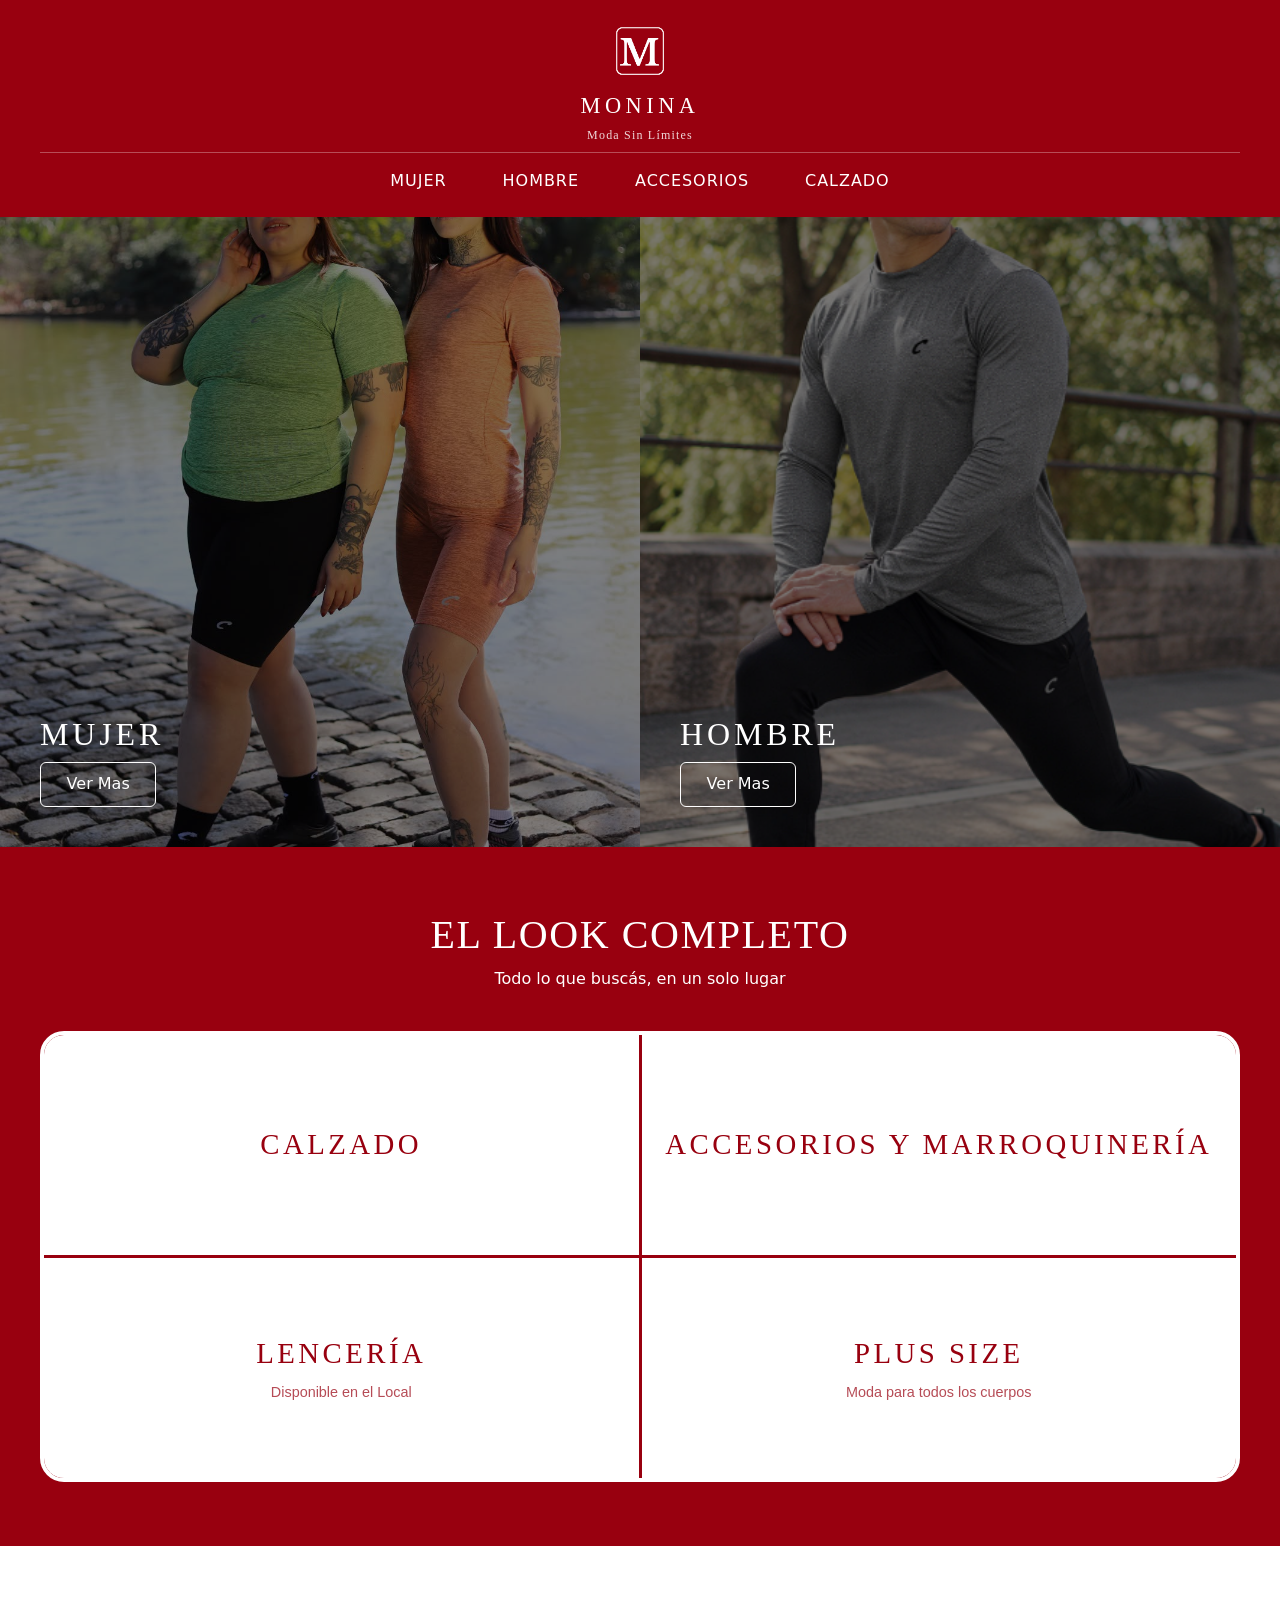
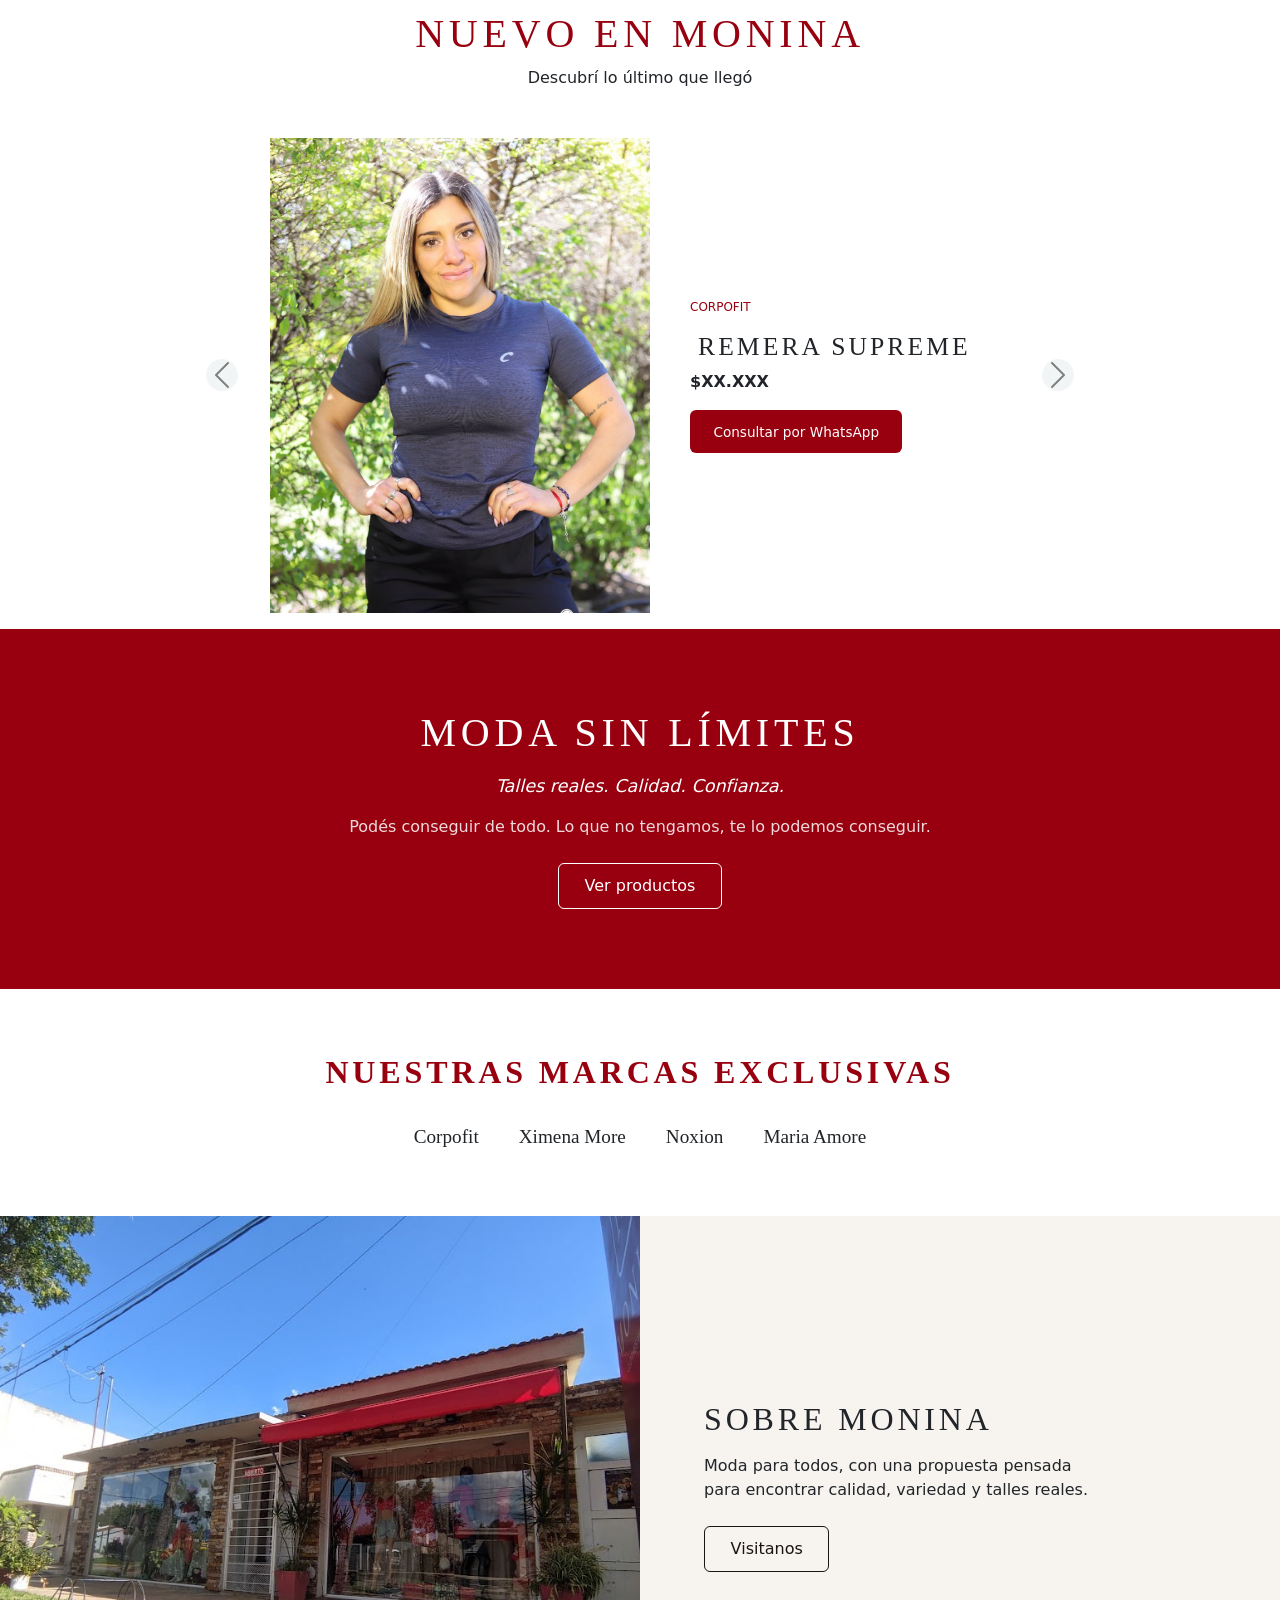
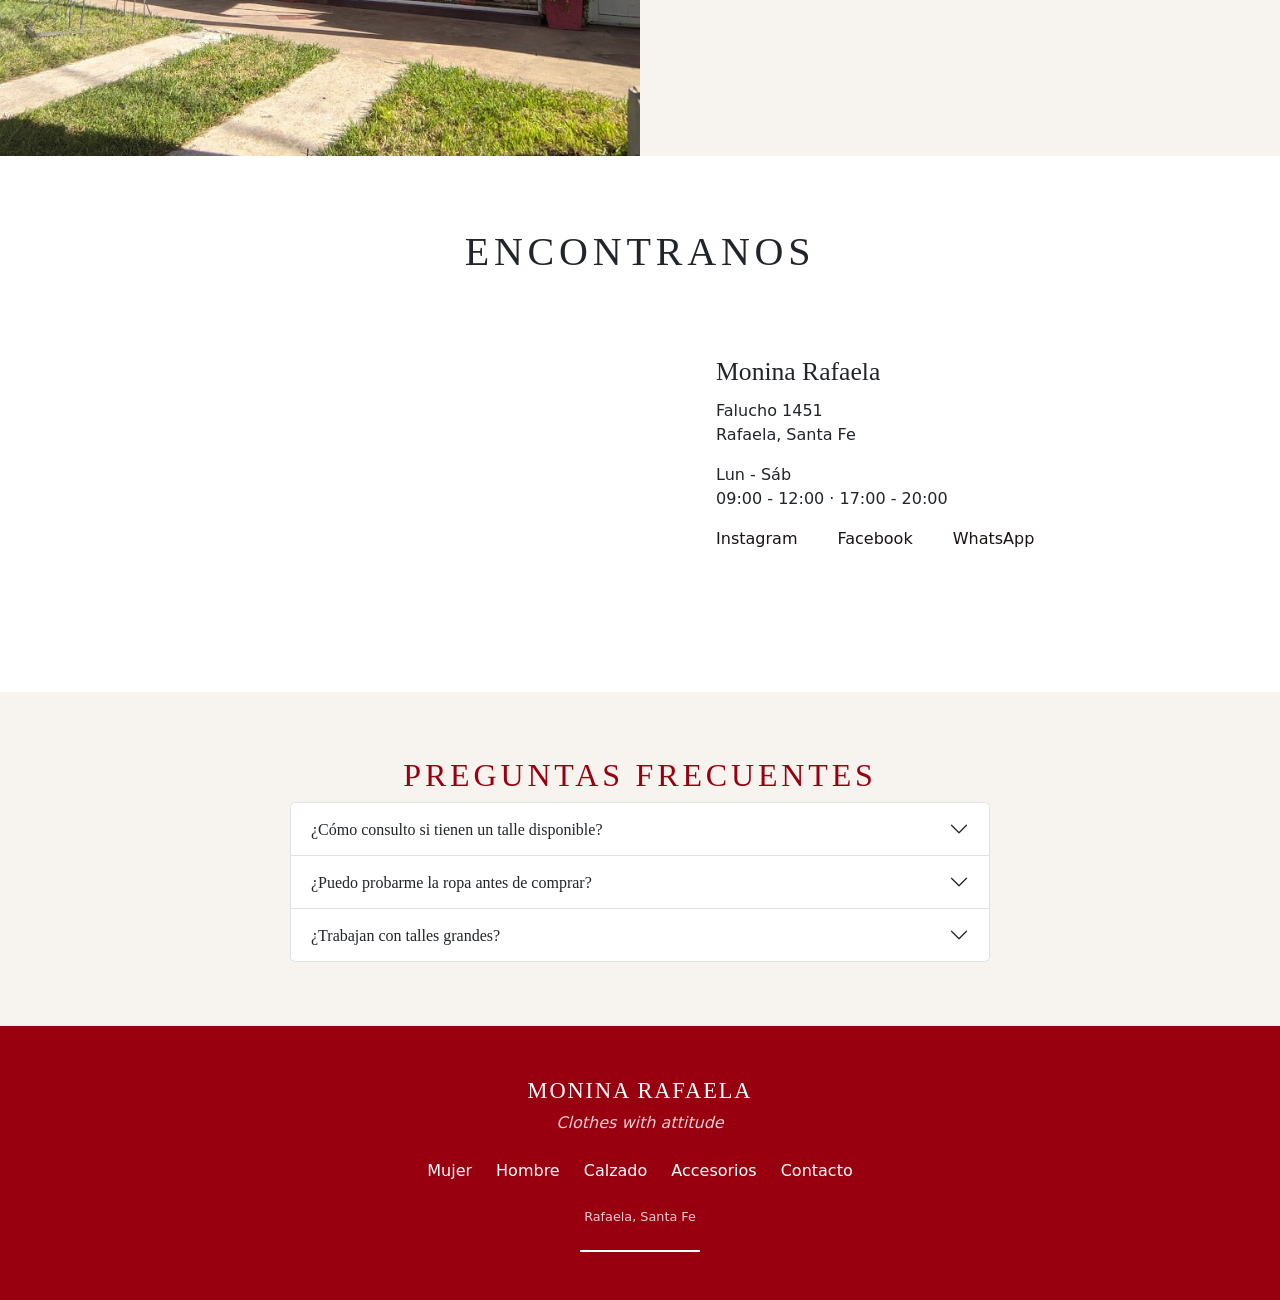
==== index.html @ 5ec06fab "todos los archivos en la carpeta principal" ====
<!DOCTYPE html>
<html lang="es">

<head>
    <meta charset="UTF-8">
    <meta name="viewport" content="width=device-width, initial-scale=1.0">
    <link href="https://cdn.jsdelivr.net/npm/bootstrap@5.3.3/dist/css/bootstrap.min.css" rel="stylesheet">
    <link rel="stylesheet" href="style.css">
    <title>Monina Rafaela - Moda Sin Limites</title>
</head>

<body>
    <header class="site-header">
        <nav class="navbar navbar-expand-lg" data-bs-theme="dark">
            <a href="index.html" class="logo">
                <img src="img/logo.png" alt="Monina Rafaela">
                <span class="logo-name">MONINA</span>
                <span class="logo-tagline d-none d-lg-block">Moda Sin Límites</span>
            </a>
            <button class="navbar-toggler" type="button" data-bs-toggle="collapse" data-bs-target="#navMonina"
                aria-controls="navMonina" aria-expanded="false" aria-label="Abrir menú">
                <span class="navbar-toggler-icon"></span>
            </button>
            <div class="navbar-collapse collapse" id="navMonina">
                <ul class="navbar-nav">
                    <li class="nav-item"><a class="nav-link" href="mujer.html">MUJER</a></li>
                    <li class="nav-item"><a class="nav-link" href="hombre.html">HOMBRE</a></li>
                    <li class="nav-item"><a class="nav-link" href="accesorios.html">ACCESORIOS</a></li>
                    <li class="nav-item"><a class="nav-link" href="calzado.html">CALZADO</a></li>
                </ul>
            </div>
        </nav>
    </header>

    <main>
        <h1 class="visually-hidden">Monina Rafaela — Moda Sin Límites</h1>
        <section class="hero">
            <a href="mujer.html" class="hero-panel hero-mujer">
                <div class="hero-content">
                    <h2>Mujer</h2>
                    <span class="btn btn-outline-light-custom">Ver Mas</span>
                </div>
            </a>
            <a href="hombre.html" class="hero-panel hero-hombre">
                <div class="hero-content">
                    <h2>Hombre</h2>
                    <span class="btn btn-outline-light-custom">Ver Mas</span>
                </div>
            </a>
        </section>
        <section class="descubri" aria-labelledby="descubri-title">
            <div class="descubri-heading">
                <h2 id="descubri-title">El Look Completo</h2>
                <p>Todo lo que buscás, en un solo lugar</p>
            </div>
            <div class="descubri-grid">
                <a href="calzado.html" class="descubri-tile descubri-tile-calzado">
                    <span>Calzado</span>
                </a>
                <a href="accesorios.html" class="descubri-tile descubri-tile-accesorios">
                    <span>Accesorios y Marroquinería</span>
                </a>

                <div class="descubri-tile tile-lenceria">
                    <span>Lencería</span>
                    <small>Disponible en el Local</small>
                </div>
                <div class="descubri-tile tile-plus">
                    <span>Plus Size</span>
                    <small>Moda para todos los cuerpos</small>
                </div>
            </div>
        </section>

        <section class="nuevo" aria-labelledby="nuevo-title">
            <div class="nuevo-heading">
                <h2 id="nuevo-title">Nuevo en Monina</h2>
                <p>Descubrí lo último que llegó</p>
            </div>

            <div id="carouselNuevo" class="carousel slide carousel-nuevo" data-bs-ride="carousel">

                <div class="carousel-inner">

                    <div class="carousel-item active">
                        <div class="producto-slide">
                            <div class="producto-img">
                                <img src="img/nuevo1.jpeg" alt="Producto Nuevo 1">
                            </div>
                            <div class="producto-info">
                                <p class="producto-marca">Corpofit</p>
                                <h3>Remera Supreme</h3>
                                <p class="producto-precio">$XX.XXX</p>
                                <a href="https://wa.me/5493492315341?text=Hola!%20Quiero%20consultar%20por%20la%20Remera%20Supreme"
                                    class="btn btn-consultar" target="_blank" rel="noopener">Consultar por WhatsApp</a>
                            </div>
                        </div>
                    </div>

                    <div class="carousel-item">
                        <div class="producto-slide">
                            <div class="producto-img">
                                <img src="img/nuevo2.png" alt="Producto Nuevo 2">
                            </div>
                            <div class="producto-info">
                                <p class="producto-marca">Corpofit</p>
                                <h3>Remera Impulse</h3>
                                <p class="producto-precio">$XX.XXX</p>
                                <a href="https://wa.me/5493492315341?text=Hola!%20Quiero%20consultar%20por%20la%20Remera%20Impulse"
                                    class="btn btn-consultar" target="_blank" rel="noopener">Consultar por WhatsApp</a>
                            </div>
                        </div>
                    </div>

                    <div class="carousel-item">
                        <div class="producto-slide">
                            <div class="producto-img">
                                <img src="img/nuevo3.JPG" alt="Producto Nuevo 3">
                            </div>
                            <div class="producto-info">
                                <p class="producto-marca">Atrapame Denim</p>
                                <h3>Jean Baggy</h3>
                                <p class="producto-precio">$XX.XXX</p>
                                <a href="https://wa.me/5493492315341?text=Hola!%20Quiero%20consultar%20por%20el%20Jean%20Baggy"
                                    class="btn btn-consultar" target="_blank" rel="noopener">Consultar por WhatsApp</a>
                            </div>
                        </div>
                    </div>

                </div>

                <button class="carousel-control-prev" type="button" data-bs-target="#carouselNuevo"
                    data-bs-slide="prev">
                    <span class="carousel-control-prev-icon" aria-hidden="true"></span>
                    <span class="visually-hidden">Anterior</span>
                </button>
                <button class="carousel-control-next" type="button" data-bs-target="#carouselNuevo"
                    data-bs-slide="next">
                    <span class="carousel-control-next-icon" aria-hidden="true"></span>
                    <span class="visually-hidden">Siguiente</span>
                </button>

            </div>
        </section>

        <section class="moda-limites" aria-labelledby="moda-title">
            <div class="moda-limites-overlay">
                <h2 id="moda-title">Moda Sin Límites</h2>
                <p class="moda-frase">Talles reales. Calidad. Confianza.</p>
                <p class="moda-texto">Podés conseguir de todo. Lo que no tengamos, te lo podemos conseguir.</p>
                <a href="#nuevo-title" class="btn btn-outline-light-custom">Ver productos</a>
            </div>
        </section>

        <section class="marcas" aria-labelledby="marcas-title">
            <h2 id="marcas-title">Nuestras Marcas Exclusivas</h2>
            <ul class="marcas-lista">
                <li>Corpofit</li>
                <li>Ximena More</li>
                <li>Noxion</li>
                <li>Maria Amore</li>
            </ul>
        </section>

        <section class="sobre" aria-labelledby="sobre-title">
            <div class="sobre-img">
                <img src="img/local.jpg" alt="Frente del local Monina en Falucho 1451">
            </div>
            <div class="sobre-texto">
                <h2 id="sobre-title"> Sobre Monina</h2>
                <p>Moda para todos, con una propuesta pensada para encontrar calidad, variedad y talles reales.</p>
                <a href="#encontranos-title" class="btn btn-outline-dark-custom">Visitanos</a>
            </div>
        </section>

        <section class="encontranos" aria-labelledby="encontranos-title">
            <h2 id="encontranos-title">Encontranos</h2>
            <div class="encontranos-grid">
                <iframe class="encontranos-mapa" title="Ubicación de Monina Rafaela en el mapa"
                    src="https://www.google.com/maps/embed?pb=!1m18!1m12!1m3!1d3410.758750361785!2d-61.51126858784886!3d-31.255101174229445!2m3!1f0!2f0!3f0!3m2!1i1024!2i768!4f13.1!3m3!1m2!1s0x95caaf72770aef39%3A0xea58c89f936d667!2sMonina!5e0!3m2!1ses-419!2sar!4v1790586676977!5m2!1ses-419!2sar"
                    allowfullscreen="" loading="lazy" referrerpolicy="strict-origin-when-cross-origin"></iframe>
                <div class="encontranos-datos">
                    <p class="encontranos-nombre">Monina Rafaela</p>
                    <p>Falucho 1451<br>Rafaela, Santa Fe</p>
                    <p>Lun - Sáb<br>09:00 - 12:00 · 17:00 - 20:00</p>
                    <ul class="redes-lista">
                        <li>
                            <a href="https://instagram.com/monina_rafaela" target="_blank" rel="noopener"
                                aria-label="Instagram de Monina">Instagram</a>
                        </li>
                        <li>
                            <a href="https://www.facebook.com/moninaraf" target="_blank" rel="noopener"
                                aria-label="Facebook de Monina">Facebook</a>
                        </li>
                        <li>
                            <a href="https://wa.me/5493492315341" target="_blank" rel="noopener"
                                aria-label="WhatsApp de Monina">WhatsApp</a>
                        </li>

                    </ul>
                </div>
            </div>
        </section>

        <section class="faq" aria-labelledby="faq-title">
            <h2 id="faq-title">Preguntas Frecuentes</h2>
            <div class="accordion" id="accordionFaq">
                <div class="accordion-item">
                    <h3 class="accordion-header">
                        <button class="accordion-button collapsed" type="button" data-bs-toggle="collapse"
                            data-bs-target="#faq1" aria-expanded="false" aria-controls="faq1">
                            ¿Cómo consulto si tienen un talle disponible?
                        </button>
                    </h3>

                    <div id="faq1" class="accordion-collapse collapse" data-bs-parent="#accordionFaq">
                        <div class="accordion-body">
                            Por WhatsApp, antes de acercarte al local.
                        </div>

                    </div>

                </div>

                <div class="accordion-item">
                    <h3 class="accordion-header">
                        <button class="accordion-button collapsed" type="button" data-bs-toggle="collapse"
                            data-bs-target="#faq2" aria-expanded="false" aria-controls="faq2">
                            ¿Puedo probarme la ropa antes de comprar?
                        </button>
                    </h3>

                    <div id="faq2" class="accordion-collapse collapse" data-bs-parent="#accordionFaq">
                        <div class="accordion-body">
                           Sí, en el local: Falucho 1451, Rafaela. 
                        </div>

                    </div>

                </div>

                <div class="accordion-item">
                    <h3 class="accordion-header">
                        <button class="accordion-button collapsed" type="button" data-bs-toggle="collapse"
                            data-bs-target="#faq3" aria-expanded="false" aria-controls="faq3">
                            ¿Trabajan con talles grandes?
                        </button>
                    </h3>

                    <div id="faq3" class="accordion-collapse collapse" data-bs-parent="#accordionFaq">
                        <div class="accordion-body">
                            Sí, tenemos línea Plus Size con talles reales.
                        </div>

                    </div>
                </div>
            </div>
        </section>
    </main>

    <footer class="site-footer">
        <div class="footer-content">
            <p class="footer-marca">Monina Rafaela</p>
            <p class="footer-slogan">Clothes with attitude</p>
            <nav aria-label="Navegación del pie de página">
                <ul class="footer-nav">
                    <li><a href="mujer.html">Mujer</a></li>
                    <li><a href="hombre.html">Hombre</a></li>
                    <li><a href="calzado.html">Calzado</a></li>
                    <li><a href="accesorios.html">Accesorios</a></li>
                    <li><a href="#encontranos-title">Contacto</a></li>
                </ul>
            </nav>
            <p class="footer-ubicacion">Rafaela, Santa Fe</p>
        </div>
        <div class="footer-linea"></div>

    </footer>
    <script src="https://cdn.jsdelivr.net/npm/bootstrap@5.3.3/dist/js/bootstrap.bundle.min.js"></script>
</body>

</html>
---- style.css ----
:root {
    --borgona: #98000f;
    --blanco: #ffffff;
    --negro: #1a1414;
    --crema: #f7f3ef;
    --borgona-claro: #c4374a;
    --fuente-titulo: "Baskerville Old Face", "Baskervville", Georgia, serif;
}

.navbar {
    background-color: var(--borgona);
    padding: 1rem 2.5rem;
}

.logo {
    display: flex;
    flex-direction: column;
    align-items: center;
    color: var(--blanco);
    gap: 0.2rem;
}

.logo img {
    height: 70px;
    width: auto;
}

h1,
h2,
h3,
.descubri-tile span {
    font-family: "Baskerville Old Face", "Baskervville", Georgia, serif;
    text-transform: uppercase;
    letter-spacing: 0.12em;
}

.logo span {
    font-family: "Baskerville Old Face", "Baskervville", Georgia, serif;
}

.logo-name {
    font-size: 1.4rem;
    letter-spacing: 0.2em;
}

.logo-tagline {
    font-size: 0.75rem;
    letter-spacing: 0.1em;
    opacity: 0.85;
}

.navbar-nav .nav-link {
    color: var(--blanco) !important;
    letter-spacing: 0.06em;
}

.hero {
    display: grid;
    grid-template-columns: 1fr 1fr;
    min-height: 70vh;
}

.hero-panel {
    position: relative;
    display: flex;
    align-items: flex-end;
    padding: 2.5rem;
    color: white;
    background-size: cover;
    background-position: center;
    overflow: hidden;
    transition: background-size 0.4s ease;
}

.hero-panel:hover {
    background-size: 110%;
}

.hero-mujer {
    background-image: url(img/Mujer.jpeg);
    background-color: #990c0c;
}

.hero-hombre {
    background-image: url(img/hombre1.png);
    background-color: #000000;
}

.hero-content {
    position: relative;
}

.hero-panel::before {
    content: "";
    position: absolute;
    inset: 0;
    background-color: rgba(0, 0, 0, 0.5);
}

a {
    color: inherit;
    text-decoration: none;
}

.btn-outline-light-custom {
    display: inline-block;
    border: 1px solid white;
    color: white;
    padding: 0.6rem 1.6rem;
}

.btn-outline-light-custom:hover {
    background-color: white;
    color: black;
}

.descubri {
    padding: 4rem 2.5rem;
    background-color: var(--borgona);
    color: var(--blanco);
}

.descubri-heading {
    text-align: center;
    margin-bottom: 2.5rem;
}

.descubri-heading h2 {
    font-size: 2.5rem;
    text-transform: uppercase;
    letter-spacing: 0.1rem;
    color: var(--blanco);
}

.descubri-grid {
    display: grid;
    grid-template-columns: 1fr 1fr;
    gap: 3px;
    background-color: var(--borgona);
    border: 4px solid var(--blanco);
    border-radius: 1.5rem;
    overflow: hidden;
}

.descubri-tile {
    background-color: var(--blanco);
    min-height: 220px;
    display: flex;
    flex-direction: column;
    align-items: center;
    justify-content: center;
    text-align: center;
    color: var(--borgona);
    font-family: arial, sans-serif;
    font-size: 1.8rem;
    gap: 0.4rem;
    transition: background-color 0.2s ease, color 0.2s ease;
}

a.descubri-tile:hover {
    background-color: var(--borgona);
    color: var(--blanco);
}

.descubri-tile small {
    font-size: 0.9rem;
    opacity: 0.7;
}

.nuevo {
    padding: 4rem 2.5rem 0;
}

.nuevo-heading {
    text-align: center;
    margin-bottom: 2rem;
}

.nuevo-heading h2 {
    color: var(--borgona);
    font-size: 2.5rem;
}


.carousel-nuevo {
    max-width: 900px;
    margin: 0 auto;
}

.producto-slide {
    display: flex;
    flex-wrap: wrap;
    align-items: center;
    justify-content: center;
    gap: 2.5rem;
    padding: 1rem 5rem;
}

.producto-img {
    flex: 0 1 380px;
}

.producto-img img {
    width: 100%;
    aspect-ratio: 4 / 5;
    object-fit: cover;
    object-position: top;
}

.producto-info {
    flex: 1 1 250px;
}

.producto-marca {
    font-size: 0.75rem;
    text-transform: uppercase;
    color: var(--borgona);
}

.producto-info {
    flex: 1 1 250px;
}

.producto-info h3 {
    font-size: 1.6rem;
    margin: 0.5rem;
}

.producto-precio {
    font-weight: 600;
}

.btn-consultar {
    display: inline-block;
    background-color: var(--borgona);
    color: var(--blanco);
    padding: 0.65rem 1.4rem;
    font-size: 0.85rem;
    text-decoration: none;
    transition: background-color 0.2s ease;
}

.btn-consultar:hover {
    background-color: var(--negro);
    color: var(--blanco)
}

.carousel-control-prev-icon,
.carousel-control-next-icon {
    filter: invert(1);
    background-color: var(--negro);
    border-radius: 80%;
    padding: 0.8rem;
}

.carousel-control-prev,
.carousel-control-next {
    width: 4rem;
}

.moda-limites {
    background-color: var(--borgona);
    color: var(--blanco);
    display: flex;
    text-align: center;
    padding: 5rem 2rem;
}

.moda-limites-overlay {
    max-width: 640px;
    margin: 0 auto;
}

.moda-limites h2 {
    color: var(--blanco);
    font-size: 2.5rem;
    margin-bottom: 1rem;
}

.moda-frase {
    font-style: italic;
    font-size: 1.1rem;
    margin-bottom: 1rem;
}

.moda-texto {
    color: var(--blanco);
    opacity: 0.85;
    margin-bottom: 1.5rem;
}

.marcas {
    text-align: center;
    padding: 4rem 2rem;
}

.marcas h2 {
    font-size: 2rem;
    margin-bottom: 2rem;
    color: var(--borgona);
    font-weight: bold;
}

.marcas-lista {
    list-style: none;
    display: flex;
    flex-wrap: wrap;
    justify-content: center;
    gap: 2.5rem;
    padding: 0;
    margin: 0;
    font-family: var(--fuente-titulo);
    font-size: 1.2rem;
}

.sobre {
    display: grid;
    grid-template-columns: 1fr 1fr;
    min-height: 60vh;
    background-color: var(--crema);
}

.sobre-img {
    position: relative;
}

.sobre-img img {
    position: absolute;
    inset: 0;
    width: 100%;
    height: 100%;
    object-fit: cover;
    display: block;
}

.sobre-texto {
    display: flex;
    flex-direction: column;
    justify-content: center;
    padding: 3rem 4rem;
}

.sobre-texto h2 {
    font-size: 2rem;
    margin-bottom: 1rem;
}

.sobre-texto p {
    max-width: 40ch;
    margin-bottom: 1.5rem;
}

.sobre-texto .btn-outline-dark-custom {
    align-self: flex-start;
    display: inline-block;
    border: 1px solid var(--negro);
    color: var(--negro);
    padding: 0.6rem 1.6rem;
}

.btn-outline-dark-custom:hover {
    background-color: var(--negro);
    color: var(--blanco);
}

.encontranos {
    padding: 4.5rem 2.5rem;
    text-align: center;
}

.encontranos h2 {
    font-size: 2.5rem;
    margin-bottom: 1.5rem;
}

.encontranos-grid {
    display: grid;
    grid-template-columns: 1.3fr 1fr;
    gap: 2.5rem;
    align-items: center;
    max-width: 900px;
    margin: 0 auto;
    text-align: left;
}

.encontranos-mapa {
    width: 100%;
    height: 320px;
    border: 0;
}

.encontranos-nombre {
    font-family: var(--fuente-titulo);
    font-size: 1.6rem;
    margin-bottom: 0.5rem;
}

.redes-lista {
    list-style: none;
    padding: 0;
    display: flex;
    gap: 2.5rem;
    color: var(--negro);
}

.redes-lista a {
    transition: color 0.2s ease;
}

.redes-lista a:hover {
    color: var(--borgona);
}

.site-footer {
    background-color: var(--borgona);
    color: var(--blanco);
    text-align: center;
    padding: 3rem 2rem;
}

.faq {
    padding: 4rem 2.5rem;
    text-align: center;
    background-color: var(--crema);
}

.faq .accordion {
    max-width: 700px;
    margin: 0 auto;
    text-align: left;
}

.faq h2{
    color: var(--borgona);
}

.accordion-button:not(.collapsed) {
    background-color: var(--crema);
    color: var(--borgona);
    box-shadow: none;
}

.accordion-button:focus {
    box-shadow: 0 0 0 2px var(--borgona);
}

.footer-marca {
    font-family: var(--fuente-titulo);
    font-size: 1.4rem;
    letter-spacing: 0.12rem;
    text-transform: uppercase;
    margin-bottom: 0.2rem;
}

.footer-slogan {
    font-style: italic;
    opacity: 0.8;
    margin-bottom: 1.5rem;
}

.footer-nav {
    list-style: none;
    padding: 0;
    display: flex;
    flex-wrap: wrap;
    justify-content: center;
    gap: 1.5rem;
    margin-bottom: 1.5rem;
}

.footer-nav a {
    transition: color 0.2s ease;
}

.footer-nav a:hover {
    color: var(--negro);
}

.footer-ubicacion {
    opacity: 0.8;
    font-size: 0.8rem;
    margin-bottom: 1.5rem;
}

.footer-linea {
    height: 2px;
    background-color: var(--blanco);
    max-width: 120px;
    margin: 0 auto;
}

/*=======CSS CATEGORIAS=====*/

.hero-categoria {
    min-height: 35vh;
    align-items: center;
    justify-content: center;
}

.hero-categoria-mujer{
    background-image: url(img/hero-mujer.jpeg);
}

.hero-categoria-hombre{
    background-image: url(img/Hombre.jpeg);
}

.hero-categoria-calzado{
    background-image: url(img/hero-calzado.JPG);
}

.hero-categoria-accesorios{
    background-image: url(img/hero-accesorios.JPG);
}

.producto-card .card-img-top {
    aspect-ratio: 3 / 4;
    object-fit: cover;
}

.calzado-card .card-img-top{
    aspect-ratio: 4/3;
}

.productos-grid {
    display: grid;
    grid-template-columns: repeat(auto-fit, minmax(220px, 1fr));
    gap: 1.5rem;
    max-width: 1000px;
    margin: 0 auto;
    padding: 3rem 2rem;
}

.producto-card {
    display: flex;
    flex-direction: column;
    height: 100%;
}

.producto-card .card-body {
    display: flex;
    flex-direction: column;
    flex: 1;
}

.producto-card .btn-consultar {
    margin-top: auto;
}

.footer-redes {
    justify-content: center;
}

.footer-redes a:hover {
    color: var(--blanco);
}

.talles-lista {
    display: flex;
    gap: 0.4rem;
    margin-bottom: 0.5rem;
}

.talle {
    display: inline-block;
    border: 1px solid var(--negro);
    padding: 0.3rem 0.6rem;
    font-size: 0.8rem;
    border-radius: 4px;
    transition: border-color 0.2s ease;
}

.talle:hover {
    border-color: var(--borgona);
}




@media (min-width: 992px) {
    .navbar {
        flex-direction: column;
    }

    .navbar-collapse {
        border-top: 1px solid rgba(255, 255, 255, 0.3);
        margin-top: 0.5rem;
        padding-top: 0.5rem;
        width: 100%;
        justify-content: center;
    }

    .navbar-nav {
        justify-content: center;
        gap: 2.5rem;
    }
}

@media (max-width: 767px) {

    .descubri-grid {
        grid-template-columns: 1fr;
    }

    .sobre {
        grid-template-columns: 1fr;
    }

    .sobre-img {
        min-height: 260px;
    }

    .sobre-texto {
        padding: 2.5rem 1.5rem;
    }

    .encontranos-grid {
        grid-template-columns: 1fr;
    }

    .productos-grid {
        grid-template-columns: repeat(auto-fit, minmax(140px, 1fr));
    }
}
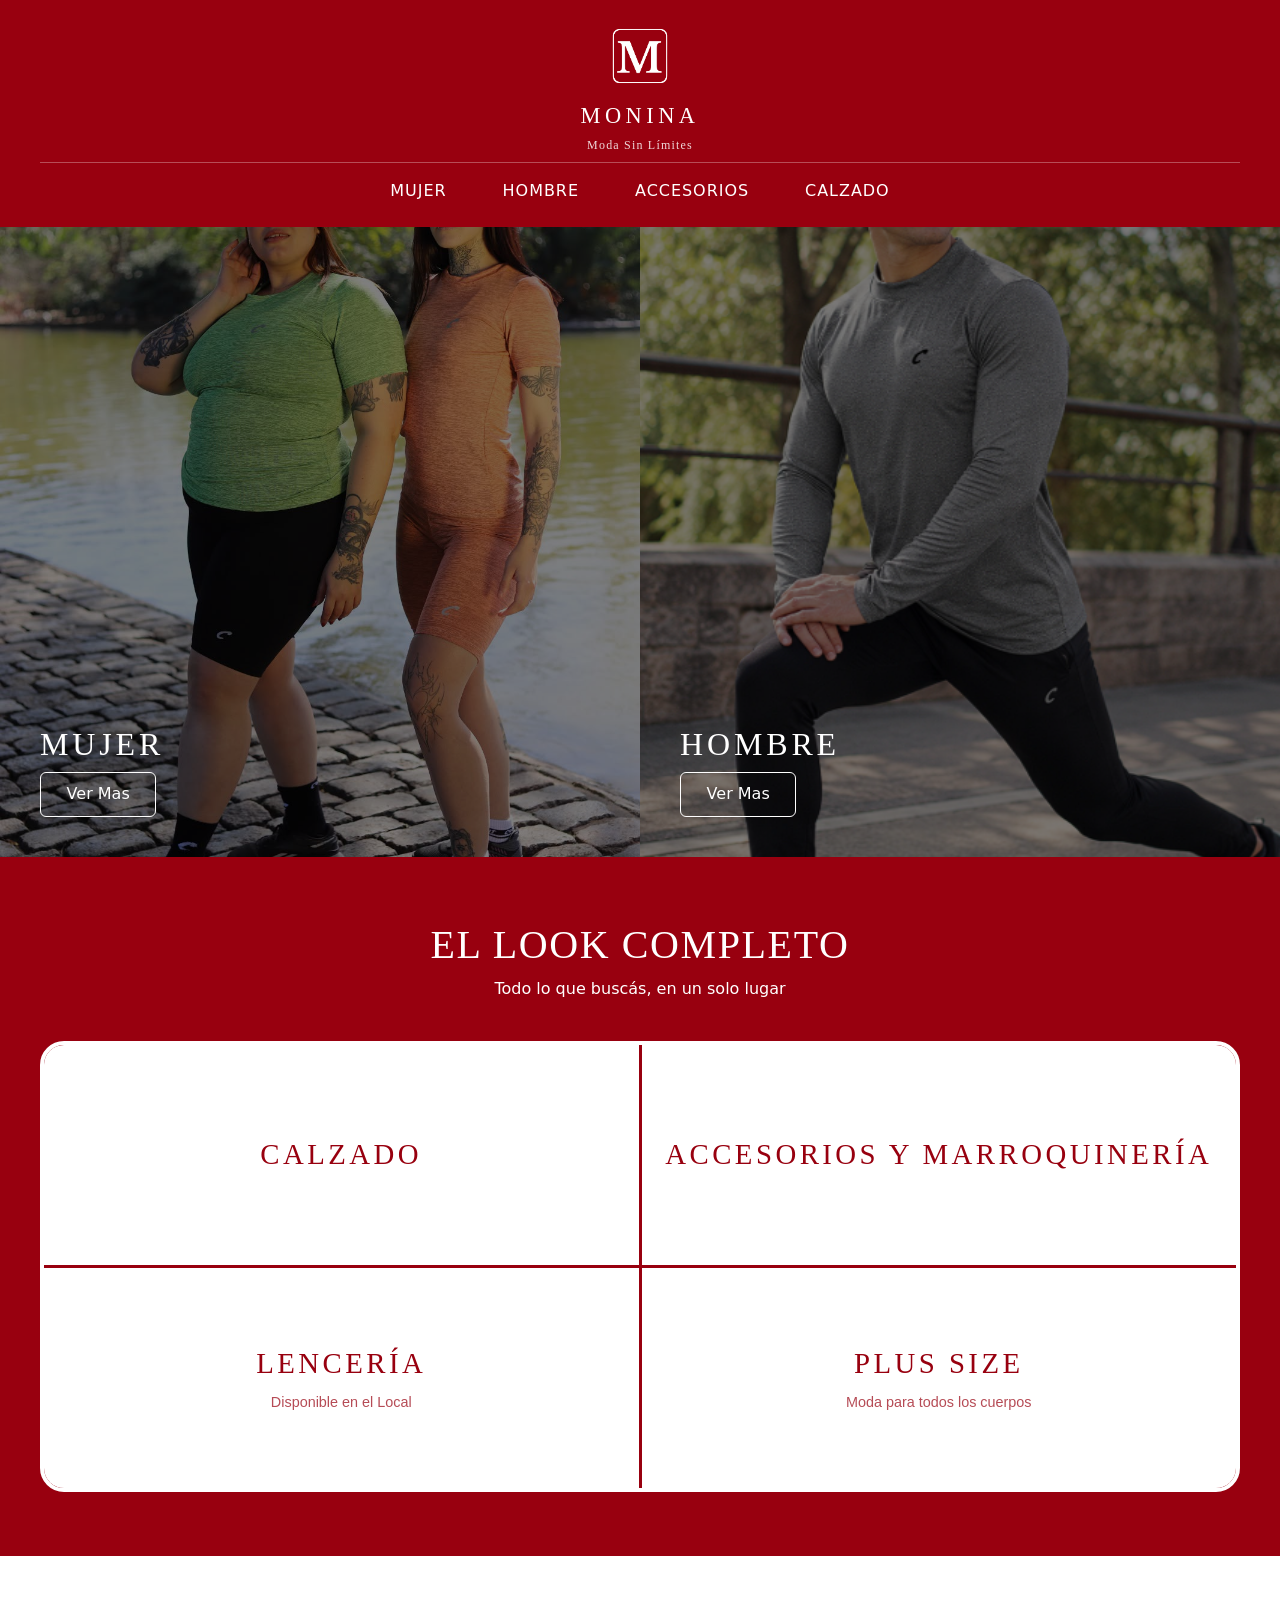
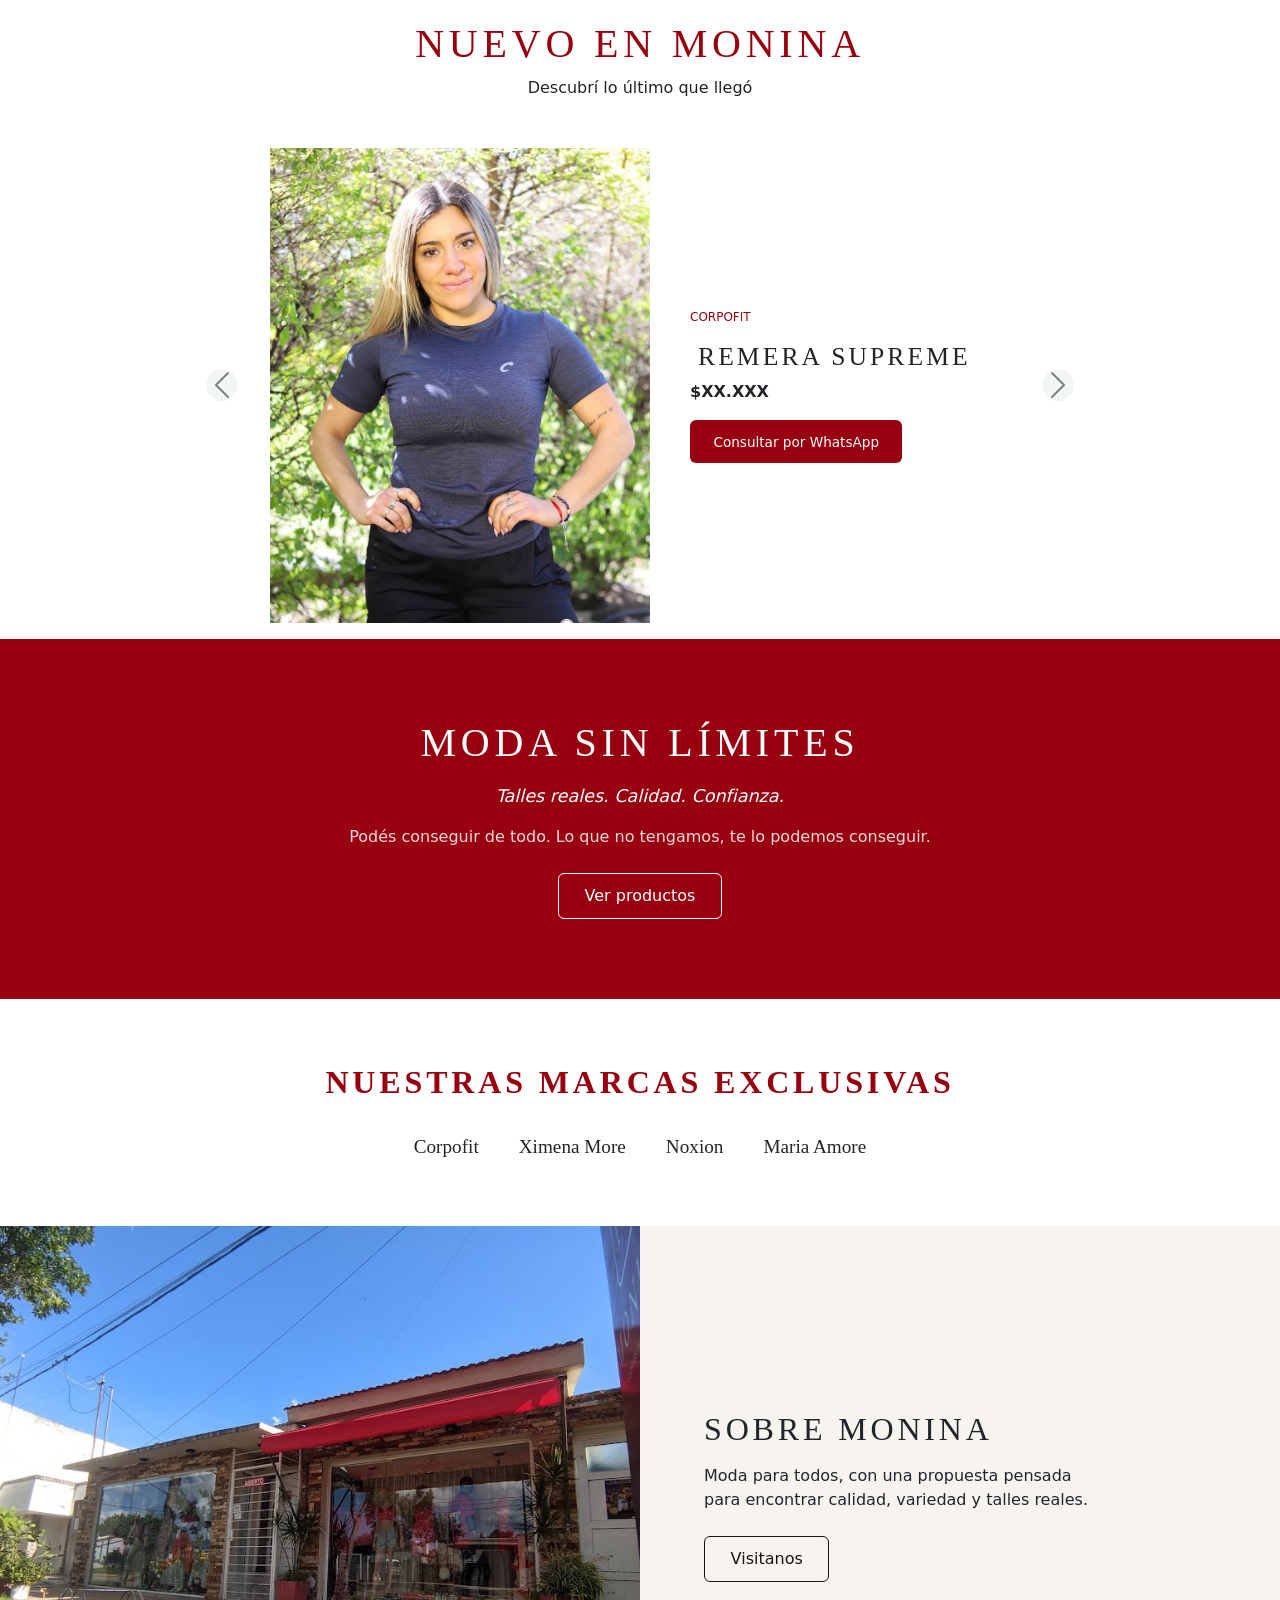
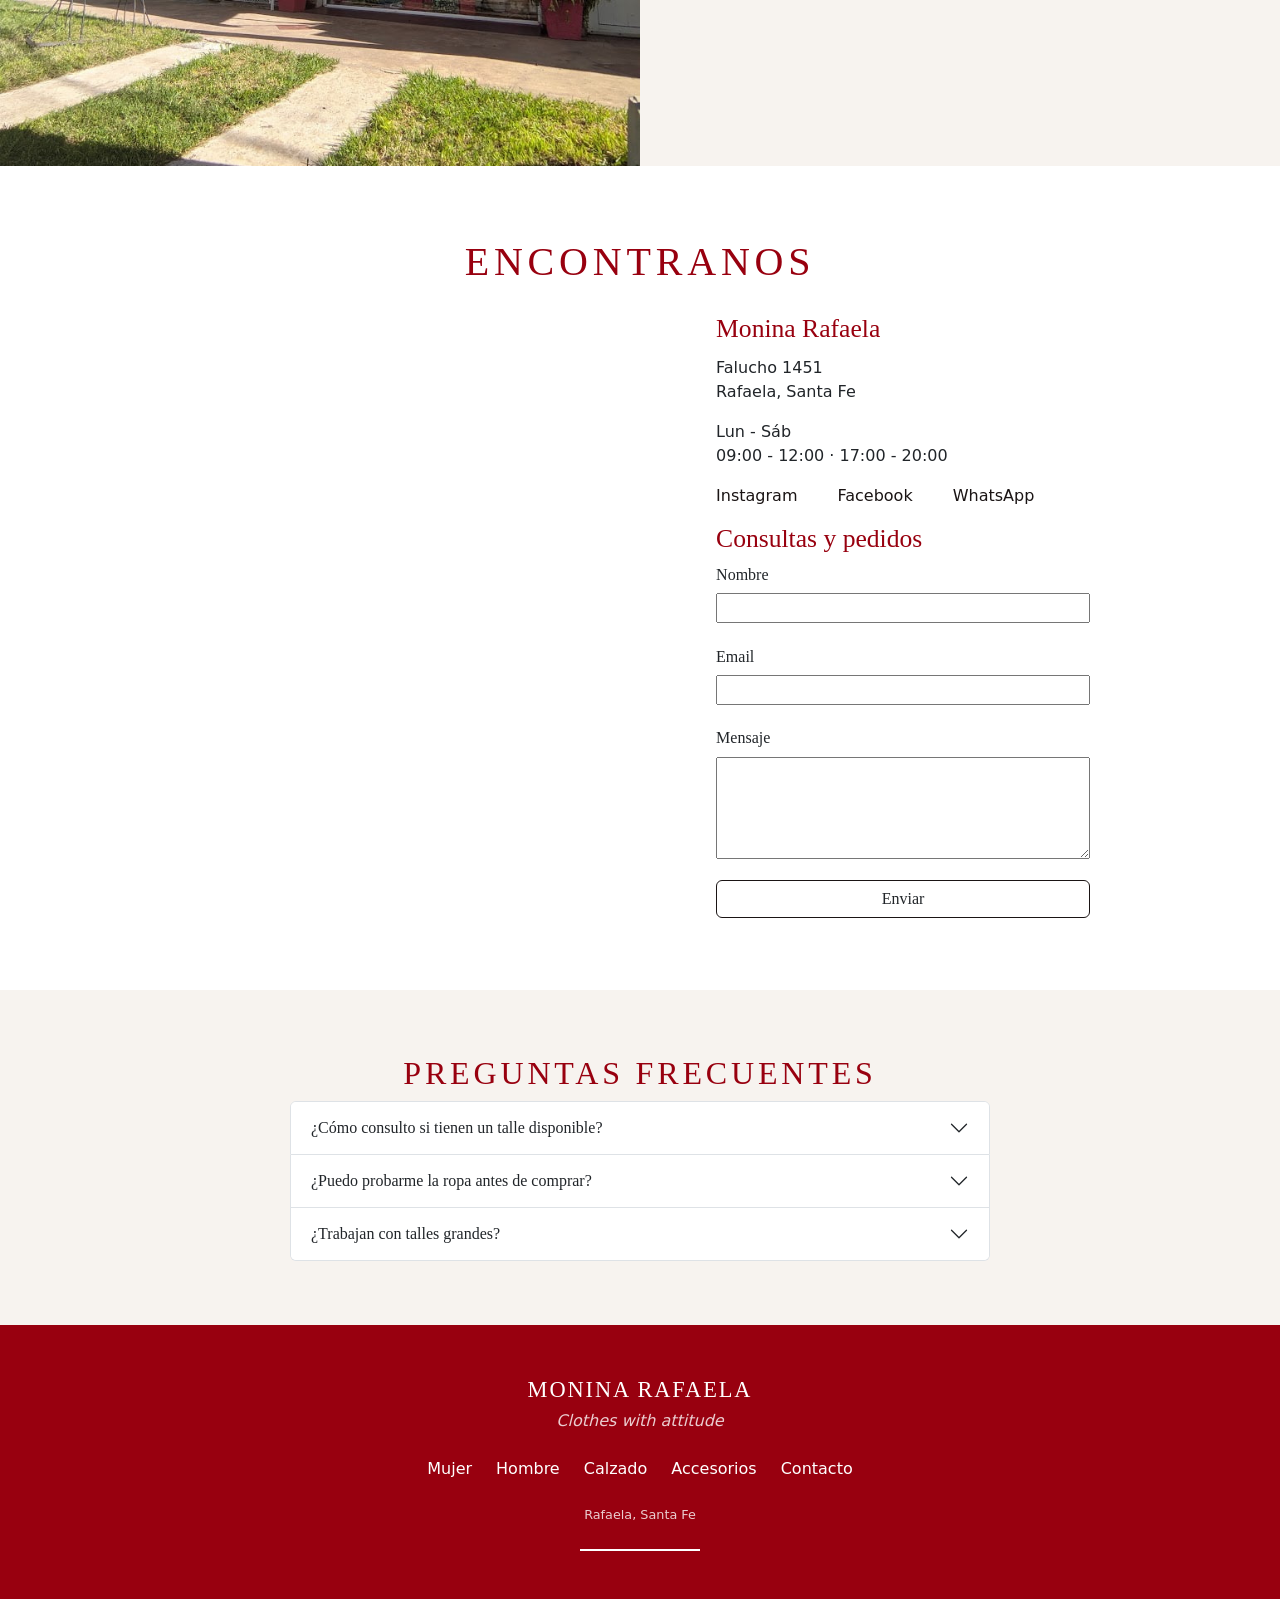
==== commit 308da9d6: "seccion de contacto actualizada" ====
--- a/index.html
+++ b/index.html
@@ -196,11 +196,25 @@
                             <a href="https://wa.me/5493492315341" target="_blank" rel="noopener"
                                 aria-label="WhatsApp de Monina">WhatsApp</a>
                         </li>
-
                     </ul>
-                </div>
-            </div>
-        </section>
+
+                    <h5 class="encontranos-contacto">Consultas y pedidos</h5>
+
+                    <form action="mailto:mmoninarafaela@gmail.com" class="formulario-contacto">
+
+                        <label for="nombre">Nombre</label>
+                        <input type="text" id="nombre" name="nombre" required>
+                        <label for="email">Email</label>
+                        <input type="email" id="email" name="email" required>
+                        <label for="mensaje">Mensaje</label>
+                        <textarea id="mensaje" name="mensaje" rows="4" required></textarea>
+                        <button type="submit" class="btn btn-outline-dark-custom">Enviar</button>
+                    </form>
+                </div>
+            </div>
+        </section>
+
+
 
         <section class="faq" aria-labelledby="faq-title">
             <h2 id="faq-title">Preguntas Frecuentes</h2>
@@ -232,7 +246,7 @@
 
                     <div id="faq2" class="accordion-collapse collapse" data-bs-parent="#accordionFaq">
                         <div class="accordion-body">
-                           Sí, en el local: Falucho 1451, Rafaela. 
+                            Sí, en el local: Falucho 1451, Rafaela.
                         </div>
 
                     </div>
--- a/style.css
+++ b/style.css
@@ -21,7 +21,7 @@
 }
 
 .logo img {
-    height: 70px;
+    height: 80px;
     width: auto;
 }
 
@@ -359,7 +359,7 @@
 }
 
 .btn-outline-dark-custom:hover {
-    background-color: var(--negro);
+    background-color: var(--borgona);
     color: var(--blanco);
 }
 
@@ -371,6 +371,7 @@
 .encontranos h2 {
     font-size: 2.5rem;
     margin-bottom: 1.5rem;
+    color: var(--borgona);
 }
 
 .encontranos-grid {
@@ -393,6 +394,7 @@
     font-family: var(--fuente-titulo);
     font-size: 1.6rem;
     margin-bottom: 0.5rem;
+    color: var(--borgona);
 }
 
 .redes-lista {
@@ -409,6 +411,28 @@
 
 .redes-lista a:hover {
     color: var(--borgona);
+}
+
+.formulario-contacto{
+    display: flex;
+    flex-direction: column;
+    gap: 0.4rem;
+    font-family: var(--fuente-titulo);
+}
+
+.formulario-contacto input, .formulario-contacto textarea{
+    margin-bottom: 15px;
+}
+
+.encontranos-contacto{
+
+    font-family: var(--fuente-titulo);
+    font-size: 1.6rem;
+    color: var(--borgona);
+}
+
+.formulario-contacto .btn-outline-dark-custom{
+     border: 1px solid var(--negro);  
 }
 
 .site-footer {
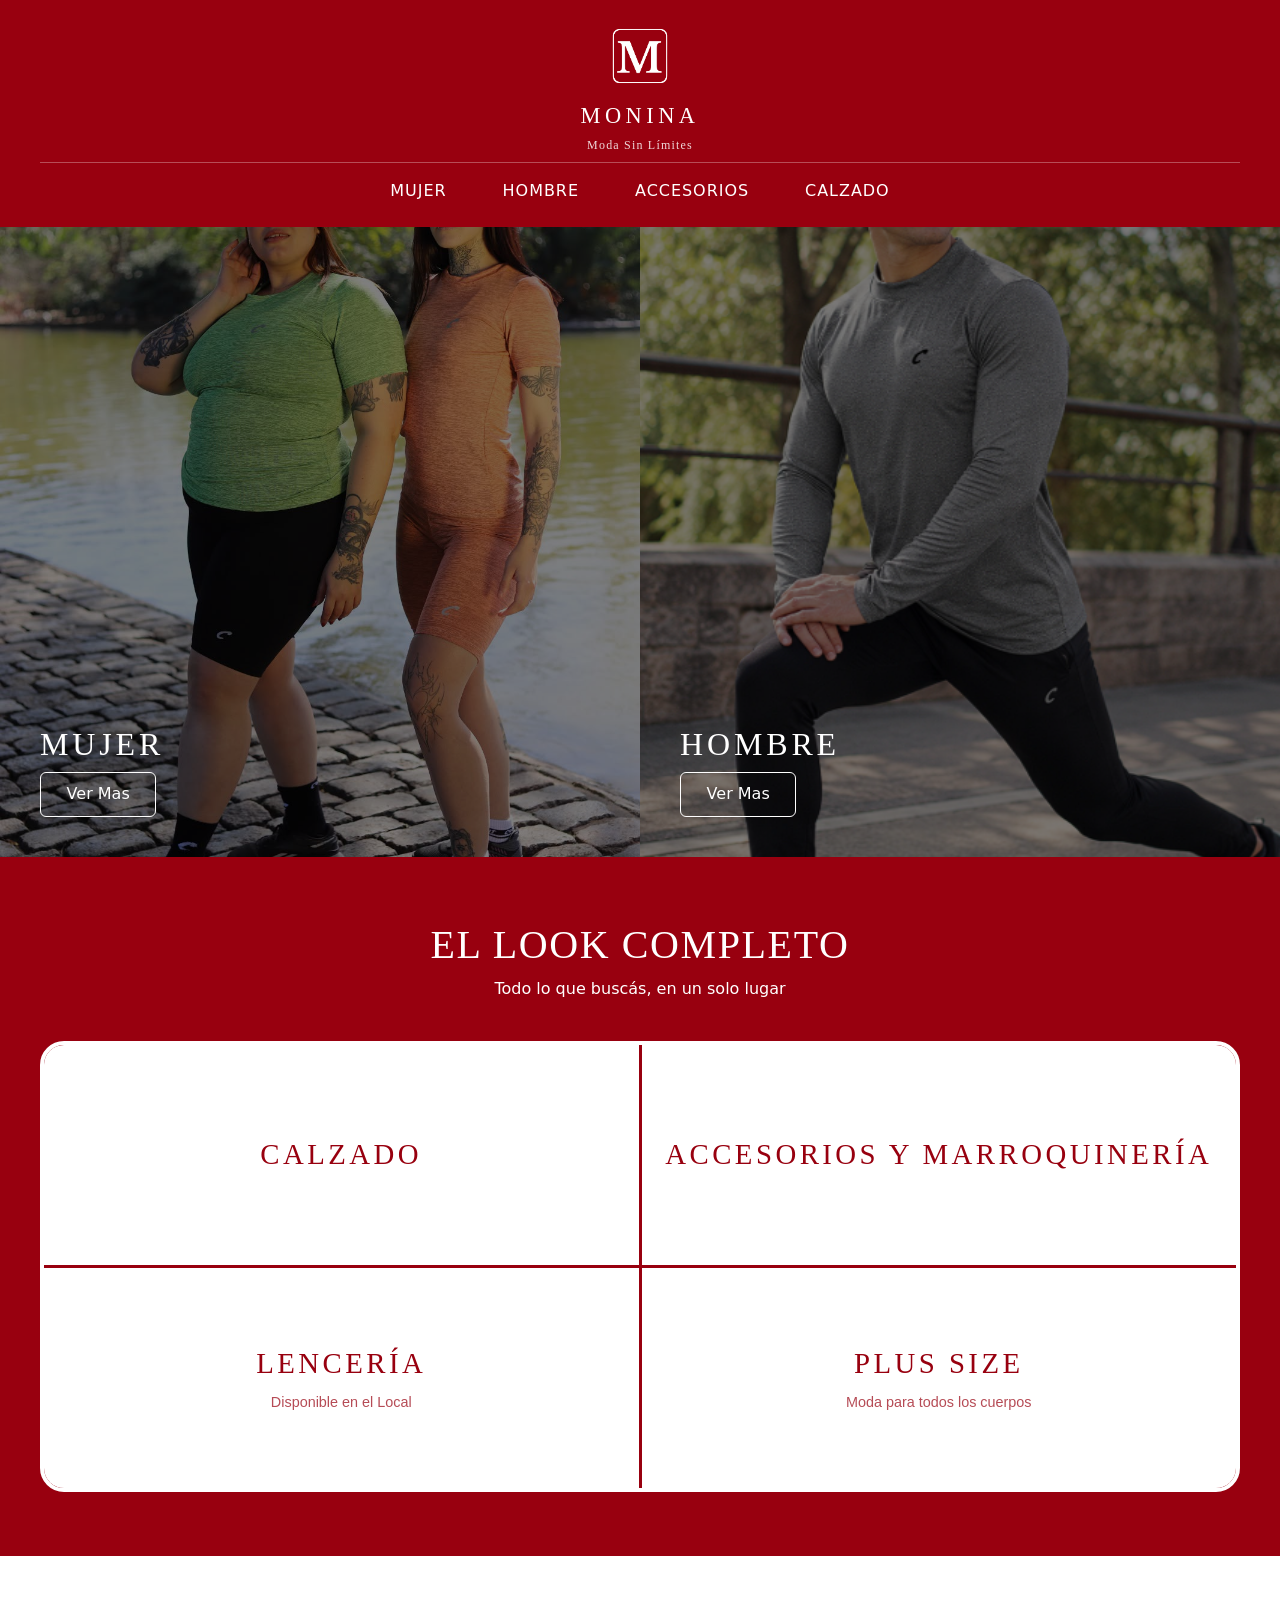
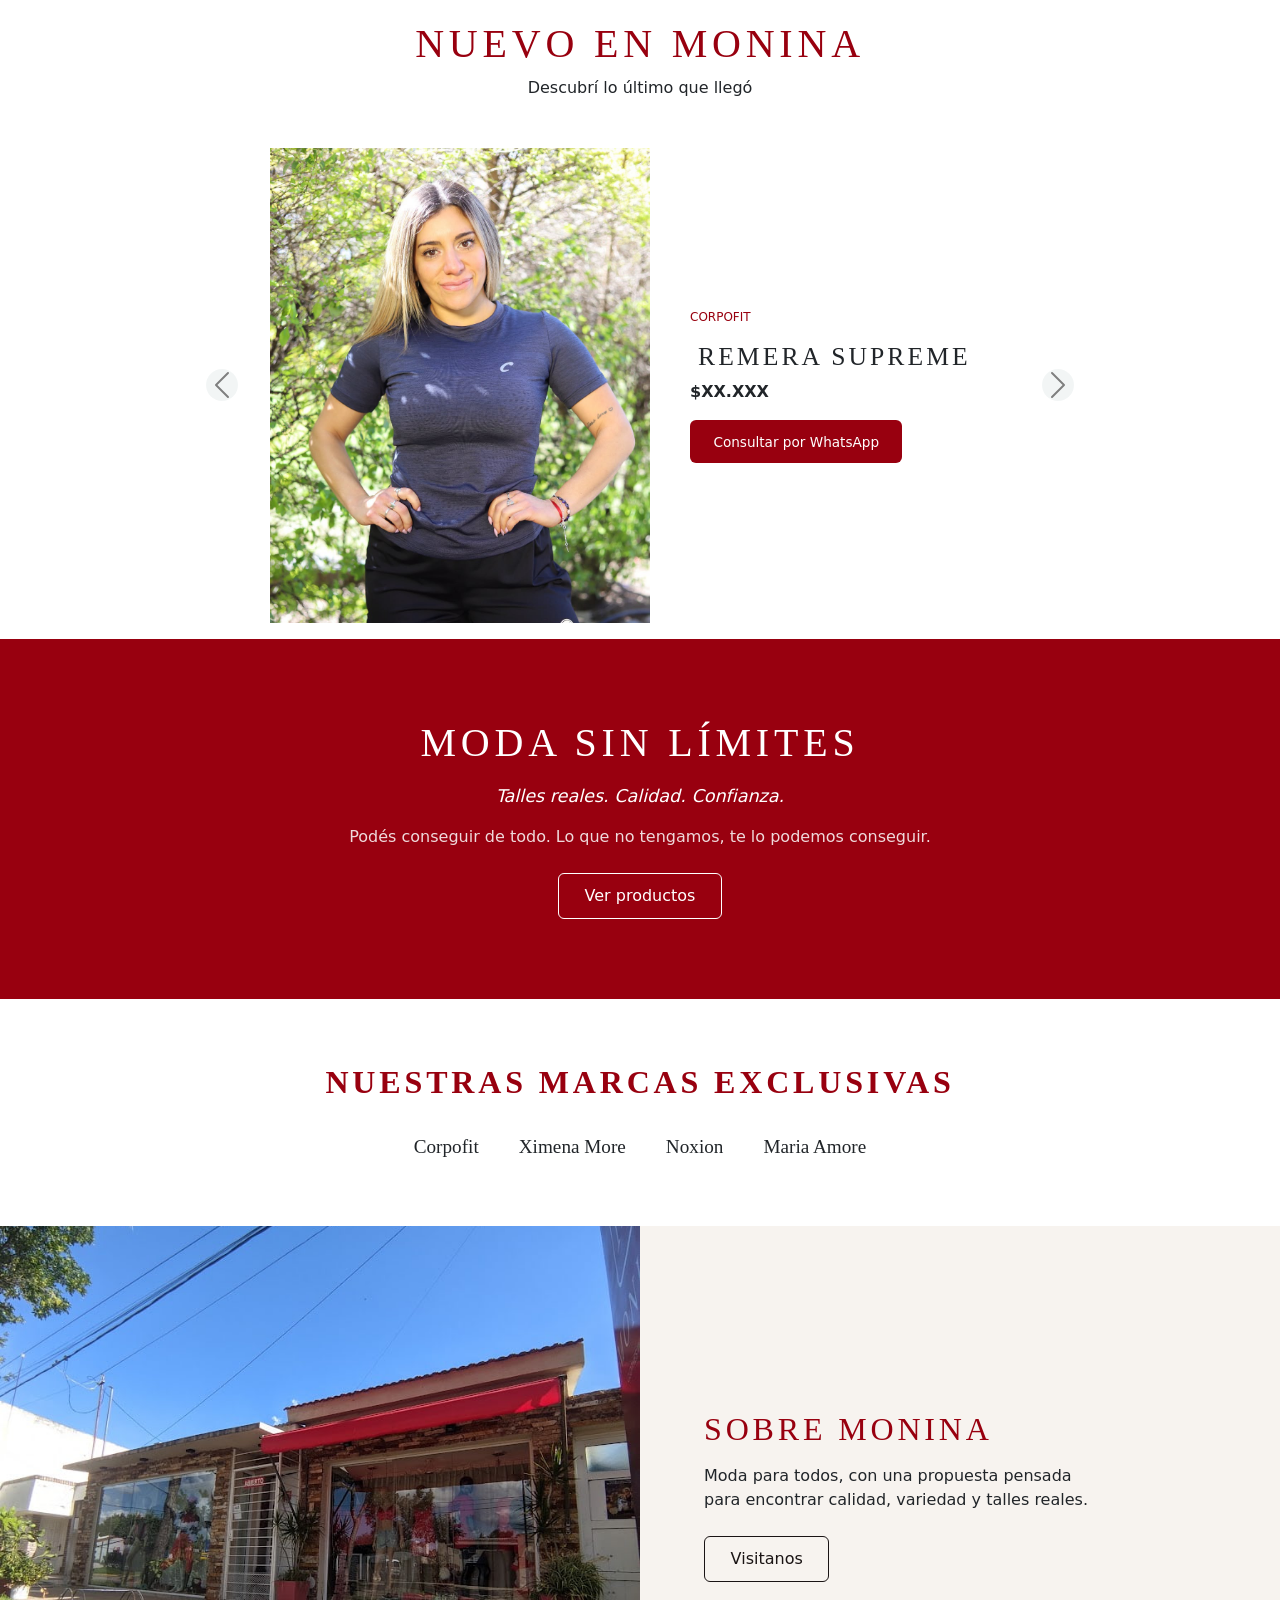
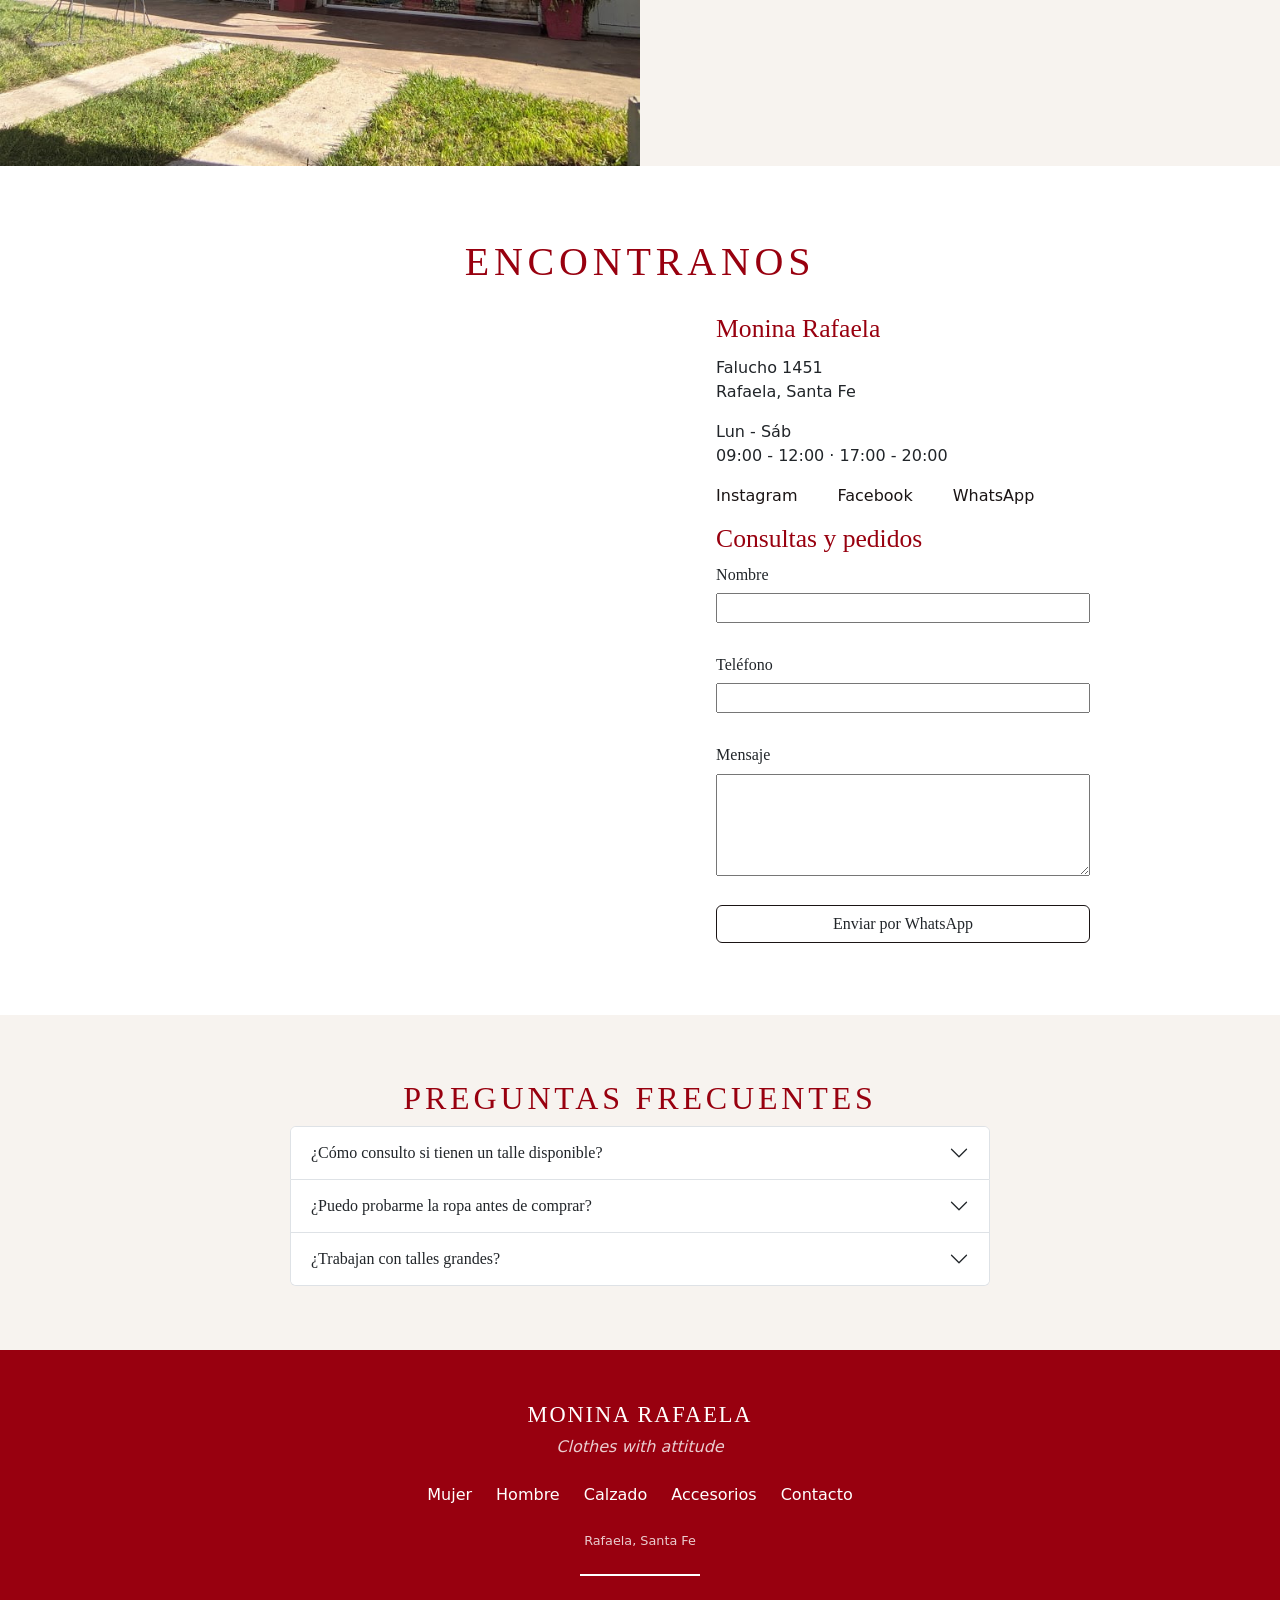
==== commit 7ca5bbbe: "Agrego script.js y herramientas de búsqueda en las secciones de accesorios, calzado, hombre, mujer e" ====
--- a/index.html
+++ b/index.html
@@ -6,6 +6,7 @@
     <meta name="viewport" content="width=device-width, initial-scale=1.0">
     <link href="https://cdn.jsdelivr.net/npm/bootstrap@5.3.3/dist/css/bootstrap.min.css" rel="stylesheet">
     <link rel="stylesheet" href="style.css">
+    <script src="script.js" defer></script>
     <title>Monina Rafaela - Moda Sin Limites</title>
 </head>
 
@@ -193,22 +194,28 @@
                                 aria-label="Facebook de Monina">Facebook</a>
                         </li>
                         <li>
-                            <a href="https://wa.me/5493492315341" target="_blank" rel="noopener"
+                            <a href="https://wa.me/5493492641904" target="_blank" rel="noopener"
                                 aria-label="WhatsApp de Monina">WhatsApp</a>
                         </li>
                     </ul>
 
                     <h5 class="encontranos-contacto">Consultas y pedidos</h5>
 
-                    <form action="mailto:mmoninarafaela@gmail.com" class="formulario-contacto">
-
+                    <form id="form-contacto" class="formulario-contacto" novalidate>
                         <label for="nombre">Nombre</label>
-                        <input type="text" id="nombre" name="nombre" required>
-                        <label for="email">Email</label>
-                        <input type="email" id="email" name="email" required>
+                        <input type="text" id="nombre" name="nombre">
+                        <p class="error-campo" id="error-nombre"></p>
+ 
+                        <label for="telefono">Teléfono</label>
+                        <input type="tel" id="telefono" name="telefono">
+                        <p class="error-campo" id="error-telefono"></p>
+
                         <label for="mensaje">Mensaje</label>
-                        <textarea id="mensaje" name="mensaje" rows="4" required></textarea>
-                        <button type="submit" class="btn btn-outline-dark-custom">Enviar</button>
+                        <textarea id="mensaje" name="mensaje" rows="4"></textarea>
+                        <p class="error-campo" id="error-mensaje"></p>
+
+                        <button type="submit" class="btn btn-outline-dark-custom">Enviar por WhatsApp</button>
+                        <p id="contacto-exito" class="oculto exito"></p>
                     </form>
                 </div>
             </div>
--- a/style.css
+++ b/style.css
@@ -343,6 +343,7 @@
 .sobre-texto h2 {
     font-size: 2rem;
     margin-bottom: 1rem;
+    color: var(--borgona);
 }
 
 .sobre-texto p {
@@ -413,26 +414,27 @@
     color: var(--borgona);
 }
 
-.formulario-contacto{
+.formulario-contacto {
     display: flex;
     flex-direction: column;
     gap: 0.4rem;
     font-family: var(--fuente-titulo);
 }
 
-.formulario-contacto input, .formulario-contacto textarea{
+.formulario-contacto input,
+.formulario-contacto textarea {
     margin-bottom: 15px;
 }
 
-.encontranos-contacto{
+.encontranos-contacto {
 
     font-family: var(--fuente-titulo);
     font-size: 1.6rem;
     color: var(--borgona);
 }
 
-.formulario-contacto .btn-outline-dark-custom{
-     border: 1px solid var(--negro);  
+.formulario-contacto .btn-outline-dark-custom {
+    border: 1px solid var(--negro);
 }
 
 .site-footer {
@@ -454,7 +456,7 @@
     text-align: left;
 }
 
-.faq h2{
+.faq h2 {
     color: var(--borgona);
 }
 
@@ -521,19 +523,19 @@
     justify-content: center;
 }
 
-.hero-categoria-mujer{
+.hero-categoria-mujer {
     background-image: url(img/hero-mujer.jpeg);
 }
 
-.hero-categoria-hombre{
+.hero-categoria-hombre {
     background-image: url(img/Hombre.jpeg);
 }
 
-.hero-categoria-calzado{
+.hero-categoria-calzado {
     background-image: url(img/hero-calzado.JPG);
 }
 
-.hero-categoria-accesorios{
+.hero-categoria-accesorios {
     background-image: url(img/hero-accesorios.JPG);
 }
 
@@ -542,7 +544,7 @@
     object-fit: cover;
 }
 
-.calzado-card .card-img-top{
+.calzado-card .card-img-top {
     aspect-ratio: 4/3;
 }
 
@@ -583,6 +585,7 @@
     display: flex;
     gap: 0.4rem;
     margin-bottom: 0.5rem;
+    flex-wrap: wrap;
 }
 
 .talle {
@@ -598,7 +601,90 @@
     border-color: var(--borgona);
 }
 
-
+/* ===== Utilidades ===== */
+.oculto { display: none !important; }
+
+/* ===== Herramientas del catálogo ===== */
+.herramientas {
+    display: flex;
+    flex-wrap: wrap;
+    align-items: center;
+    gap: 1rem;
+    max-width: 1000px;
+    margin: 2rem auto 0;
+    padding: 0 2rem;
+}
+
+.herramientas input[type="search"] {
+    flex: 1 1 240px;
+    padding: 0.55rem 0.9rem;
+    border: 1px solid var(--negro);
+}
+
+.btn-filtro {
+    background: transparent;
+    border: 1px solid var(--borgona);
+    color: var(--borgona);
+    padding: 0.55rem 1.2rem;
+    transition: background-color 0.2s ease, color 0.2s ease;
+}
+
+.btn-filtro:hover,
+.btn-filtro.activo {
+    background-color: var(--borgona);
+    color: var(--blanco);
+}
+
+.cotizacion { margin: 0; font-size: 0.85rem; }
+.cotizacion.cargando { opacity: 0.6; font-style: italic; }
+.cotizacion.error { color: var(--borgona); }
+
+.sin-resultados { text-align: center; padding: 2rem; }
+
+/* ===== Etiquetas y precios ===== */
+.producto-card { position: relative; }
+
+.etiqueta {
+    position: absolute;
+    top: 0.75rem;
+    left: 0.75rem;
+    z-index: 1;
+    padding: 0.3rem 0.7rem;
+    font-size: 0.8rem;
+    font-weight: 700;
+    letter-spacing: 0.05em;
+    text-transform: uppercase;
+    background-color: var(--borgona);
+    color: var(--blanco);
+}
+
+.etiqueta-ultimos { background-color: #d98e04; }
+
+.producto-precio del { opacity: 0.55; margin-right: 0.4rem; }
+.producto-precio ins { text-decoration: none; color: var(--borgona); font-size: 1.15em; }
+
+.precio-usd { font-size: 0.8rem; opacity: 0.7; margin-bottom: 0.4rem; }
+
+.promo-texto {
+    font-size: 0.75rem;
+    font-weight: 600;
+    color: var(--borgona);
+    margin-bottom: 0.5rem;
+}
+
+/* ===== Validación del formulario ===== */
+.formulario-contacto input.invalido,
+.formulario-contacto textarea.invalido {
+    border: 2px solid var(--borgona);
+}
+
+.error-campo {
+    color: var(--borgona);
+    font-size: 0.85rem;
+    margin: -10px 0 12px;
+}
+
+.exito { color: #2e7d32; font-weight: 600; }
 
 
 @media (min-width: 992px) {
@@ -623,7 +709,21 @@
 @media (max-width: 767px) {
 
     .descubri-grid {
-        grid-template-columns: 1fr;
+        grid-template-columns: repeat(2, 1fr);
+    }
+
+    .descubri-tile {
+        min-height: 160px;
+        font-size: 1.3rem;
+    }
+
+    .descubri-tile small {
+        font-size: 0.75rem;
+    }
+
+    .descubri-tile-accesorios {
+        font-size: 0.9rem;
+        line-height: 1.2;
     }
 
     .sobre {
@@ -642,7 +742,18 @@
         grid-template-columns: 1fr;
     }
 
+    .encontranos h2 {
+        font-size: 2rem;
+        text-align: center;
+    }
+
     .productos-grid {
         grid-template-columns: repeat(auto-fit, minmax(140px, 1fr));
     }
-}
+
+    .producto-card h3 {
+        font-size: 1rem;
+        line-height: 1.2;
+        min-height: 2.6em;
+    }
+}
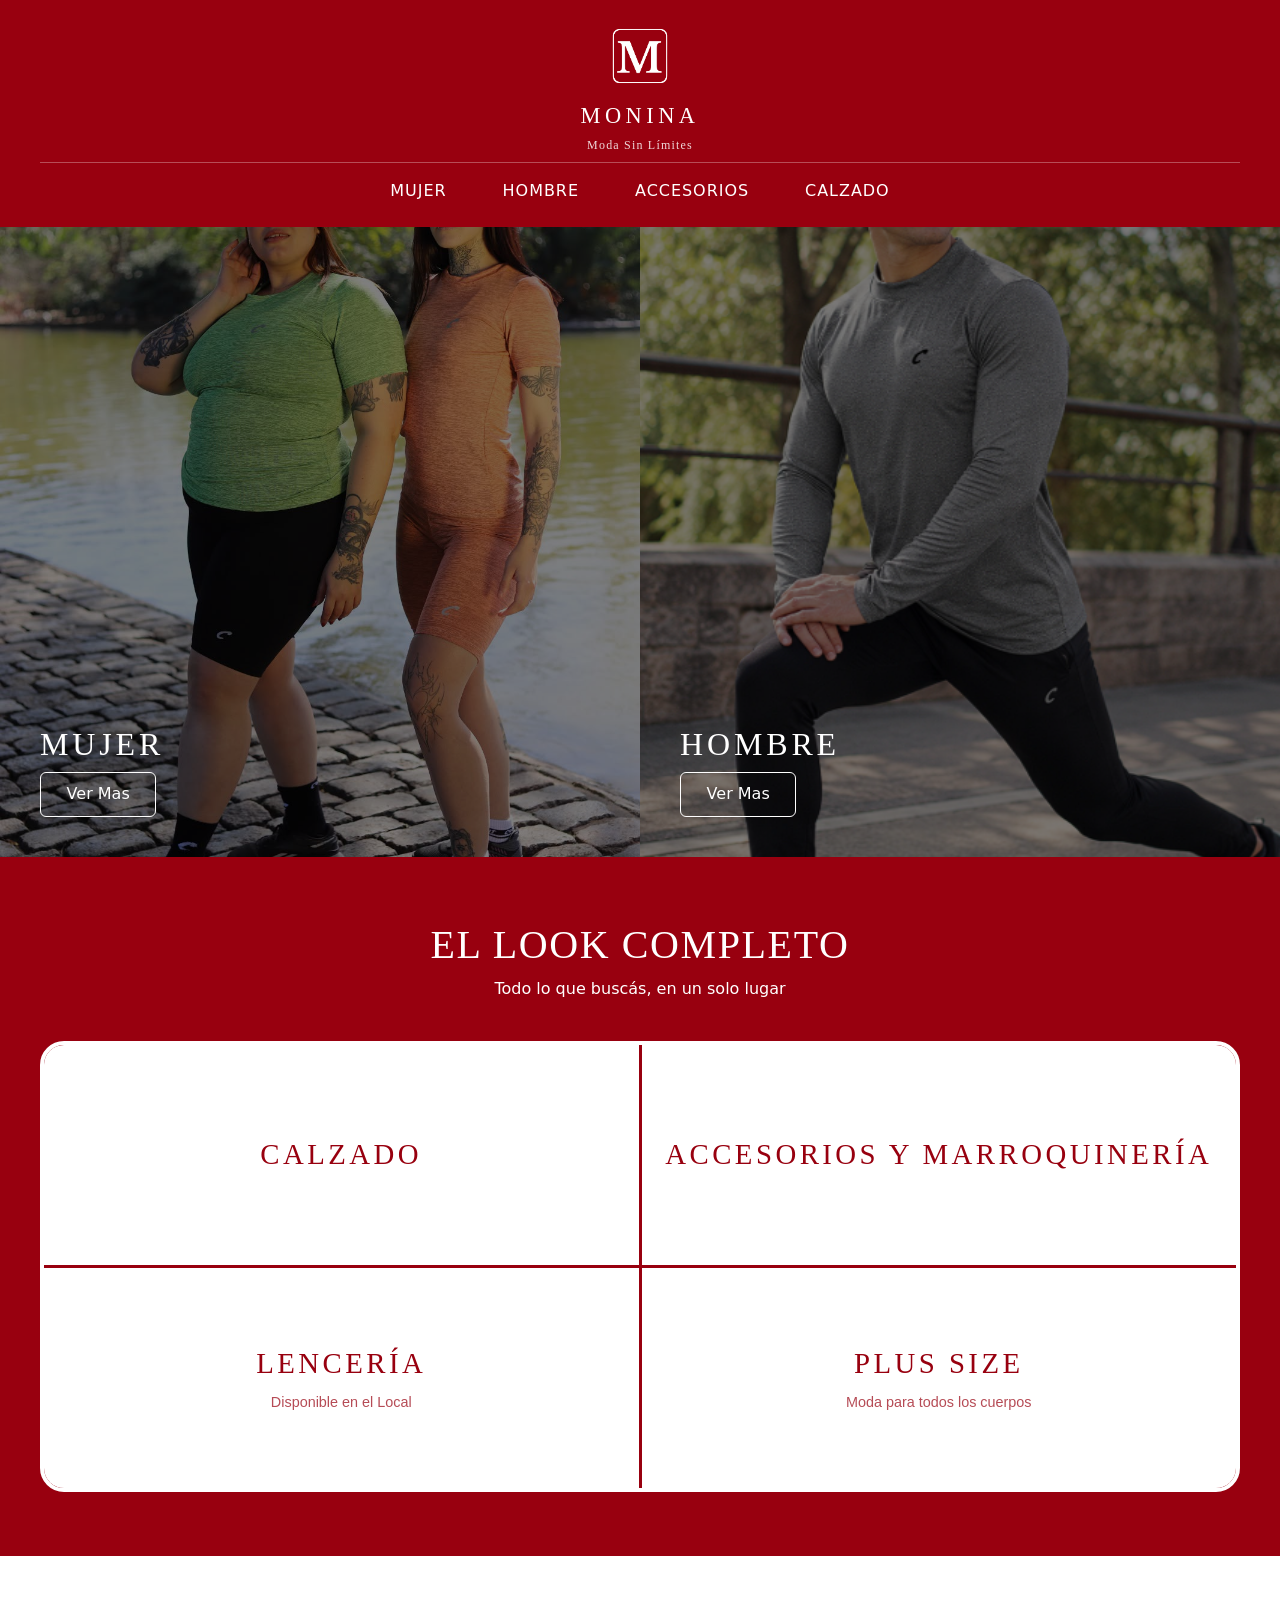
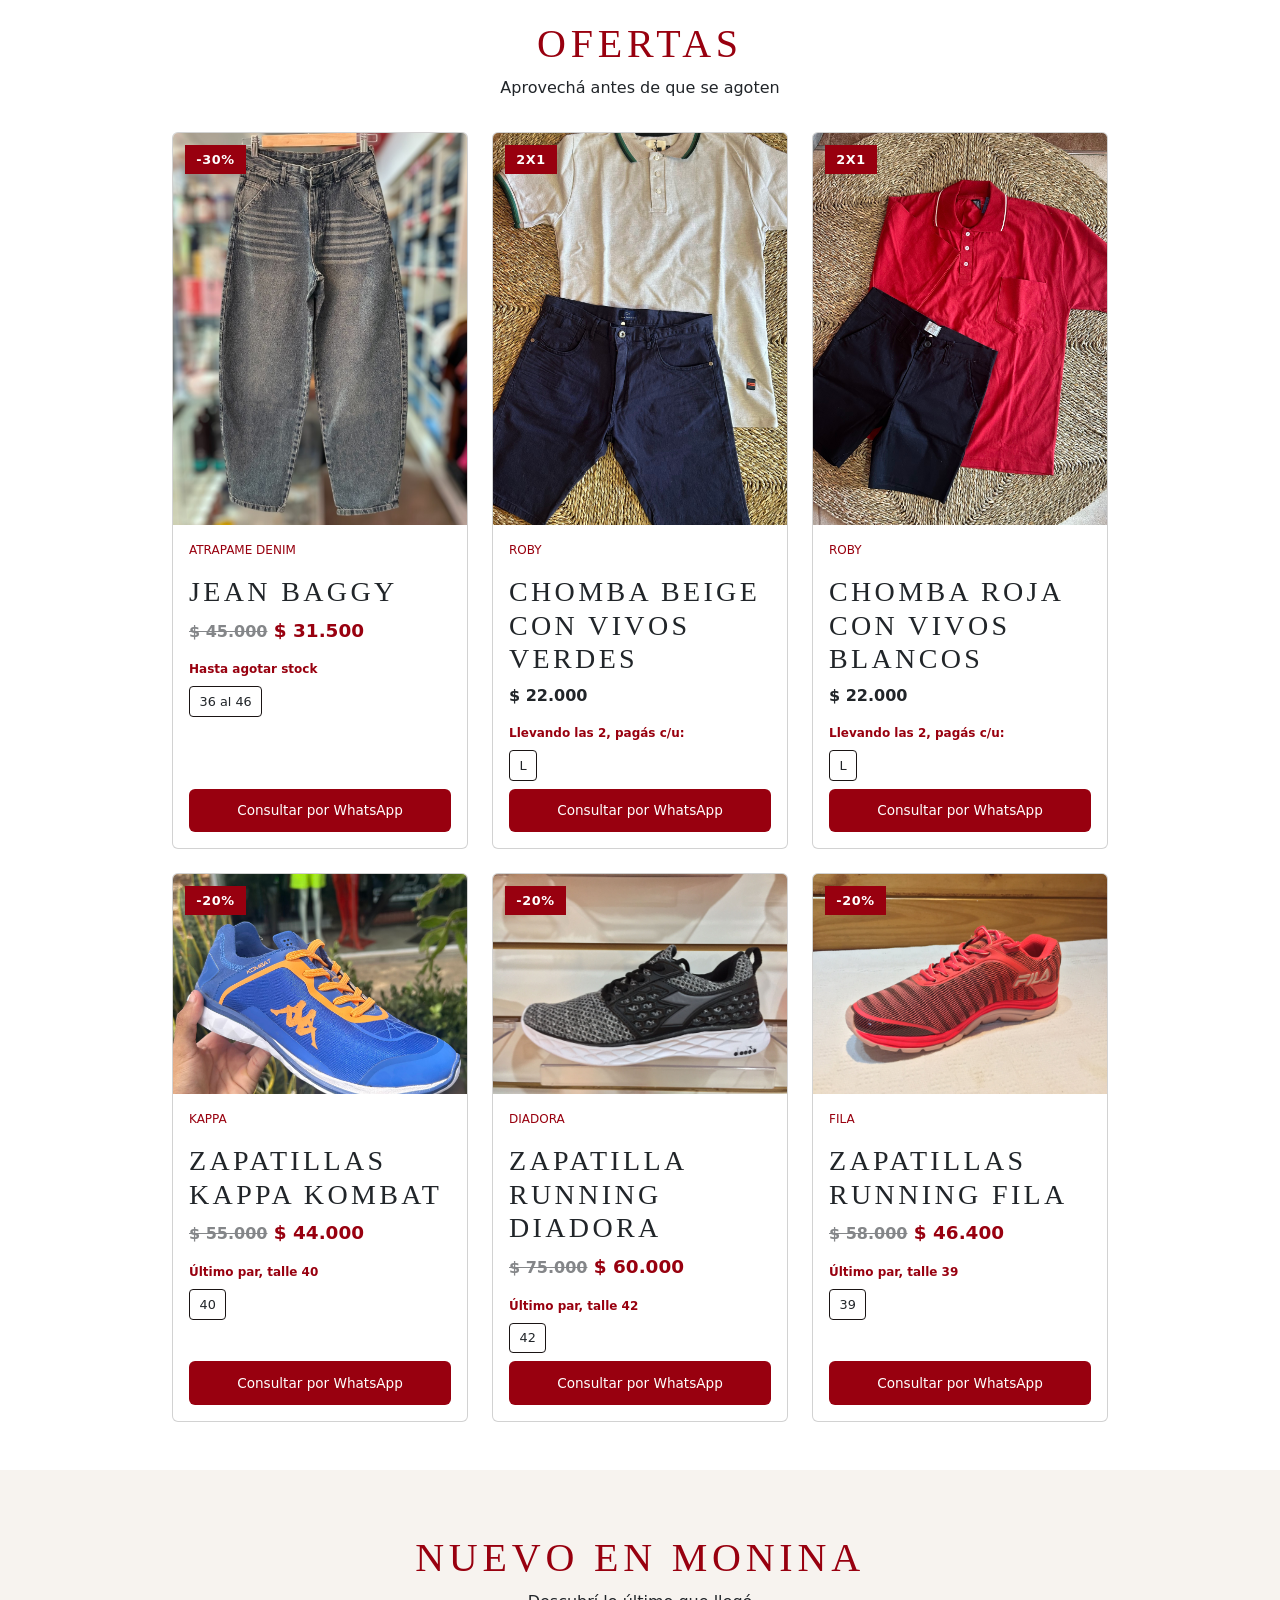
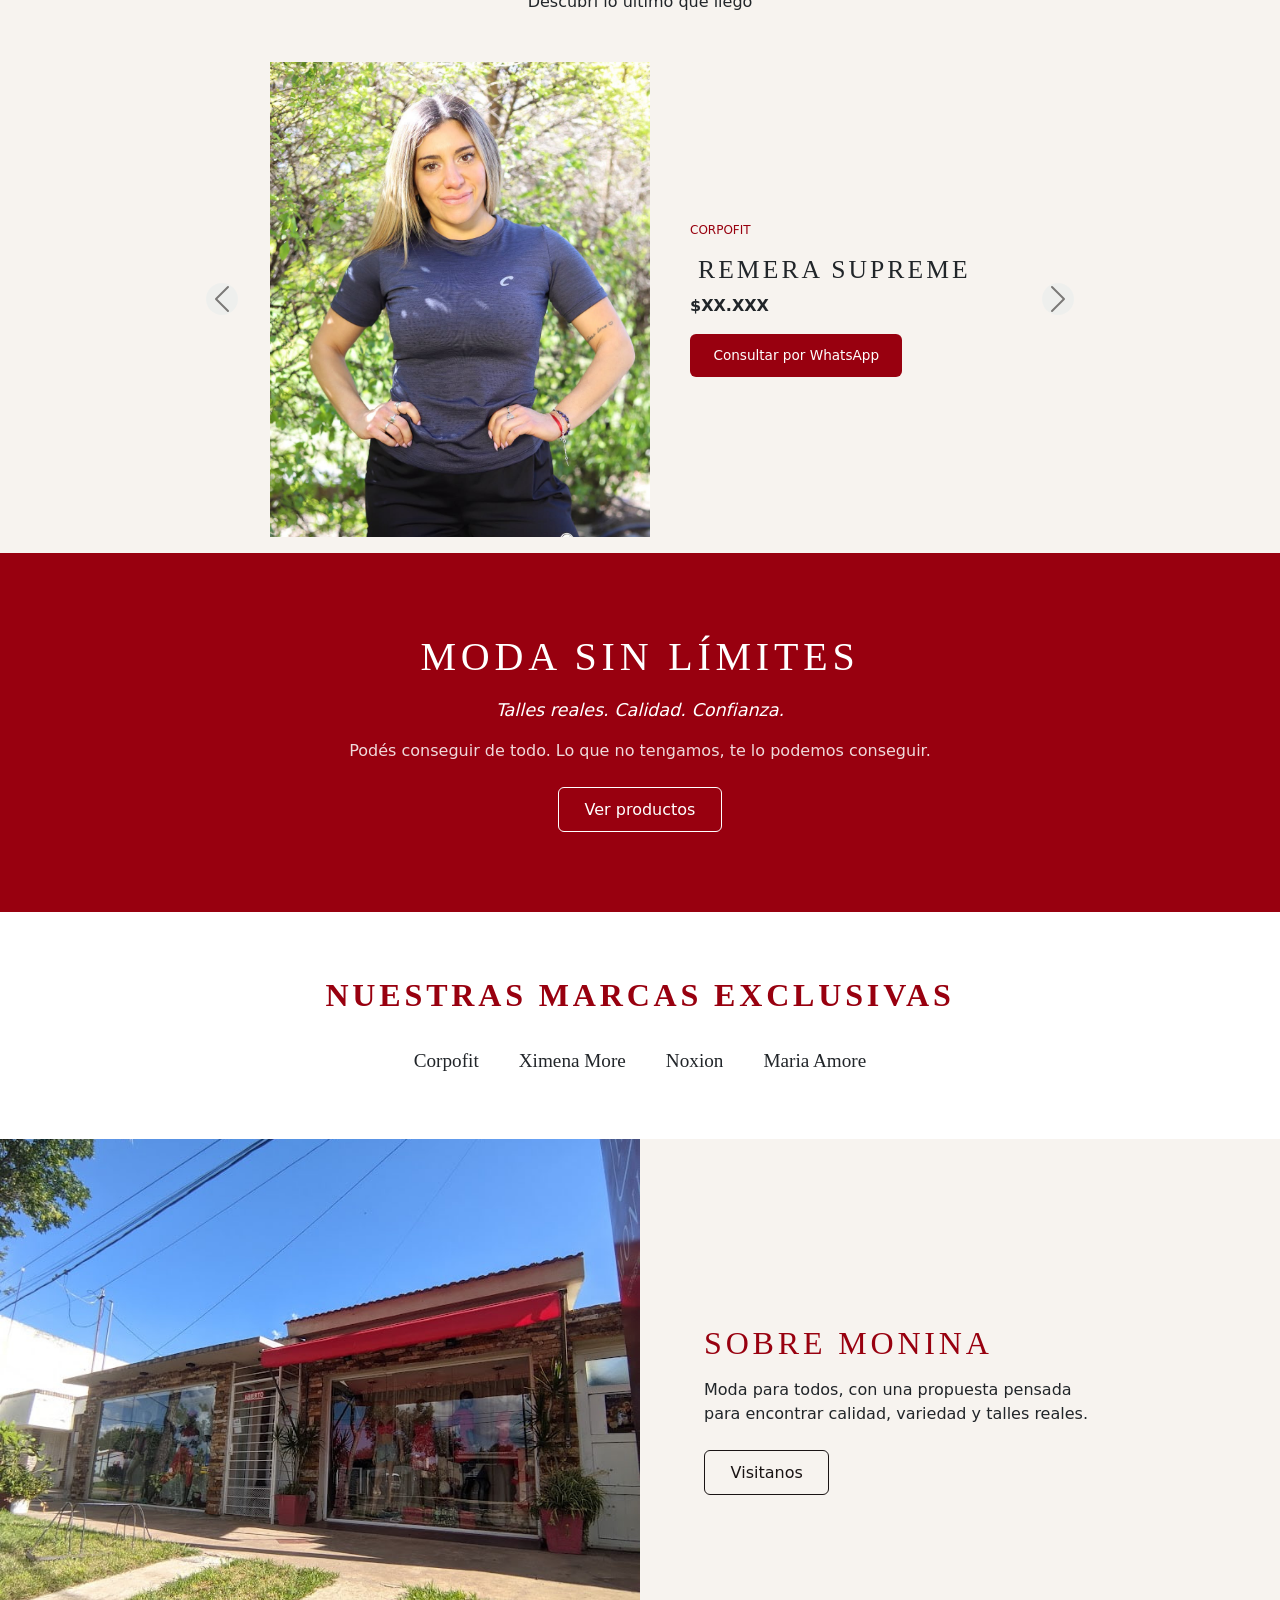
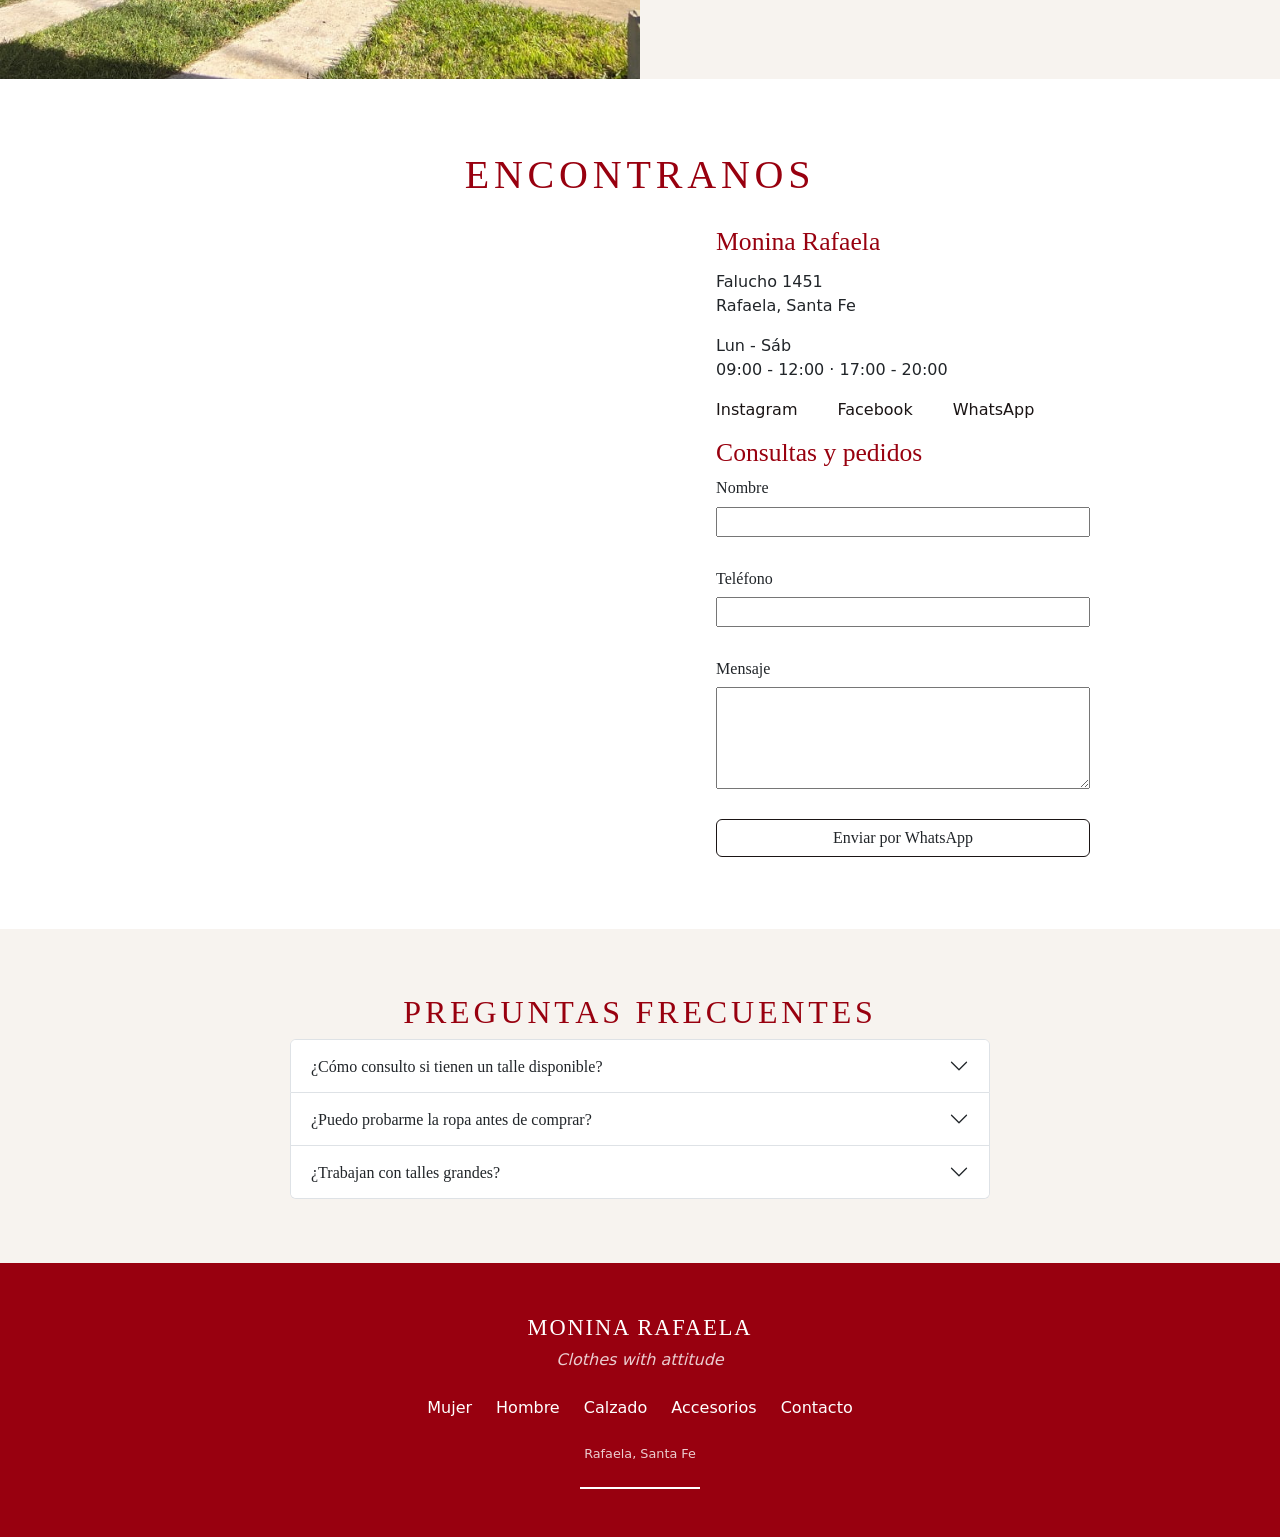
==== commit 6f5d5021: "Agrego sección de ofertas en la página de inicio y actualizo estilos" ====
--- a/index.html
+++ b/index.html
@@ -71,6 +71,14 @@
                     <small>Moda para todos los cuerpos</small>
                 </div>
             </div>
+        </section>
+
+        <section class="ofertas" aria-labelledby="ofertas-title">
+          <div class="nuevo-heading">
+             <h2 id="ofertas-title">Ofertas</h2>
+             <p>Aprovechá antes de que se agoten</p>
+          </div>
+          <div class="productos-grid" id="ofertas-home"></div>
         </section>
 
         <section class="nuevo" aria-labelledby="nuevo-title">
--- a/style.css
+++ b/style.css
@@ -169,6 +169,7 @@
 
 .nuevo {
     padding: 4rem 2.5rem 0;
+    background-color: var(--crema);
 }
 
 .nuevo-heading {
@@ -686,6 +687,14 @@
 
 .exito { color: #2e7d32; font-weight: 600; }
 
+.ofertas {
+    padding: 4rem 2.5rem 0;
+}
+
+.ofertas .productos-grid {
+    padding-top: 0;
+}
+
 
 @media (min-width: 992px) {
     .navbar {
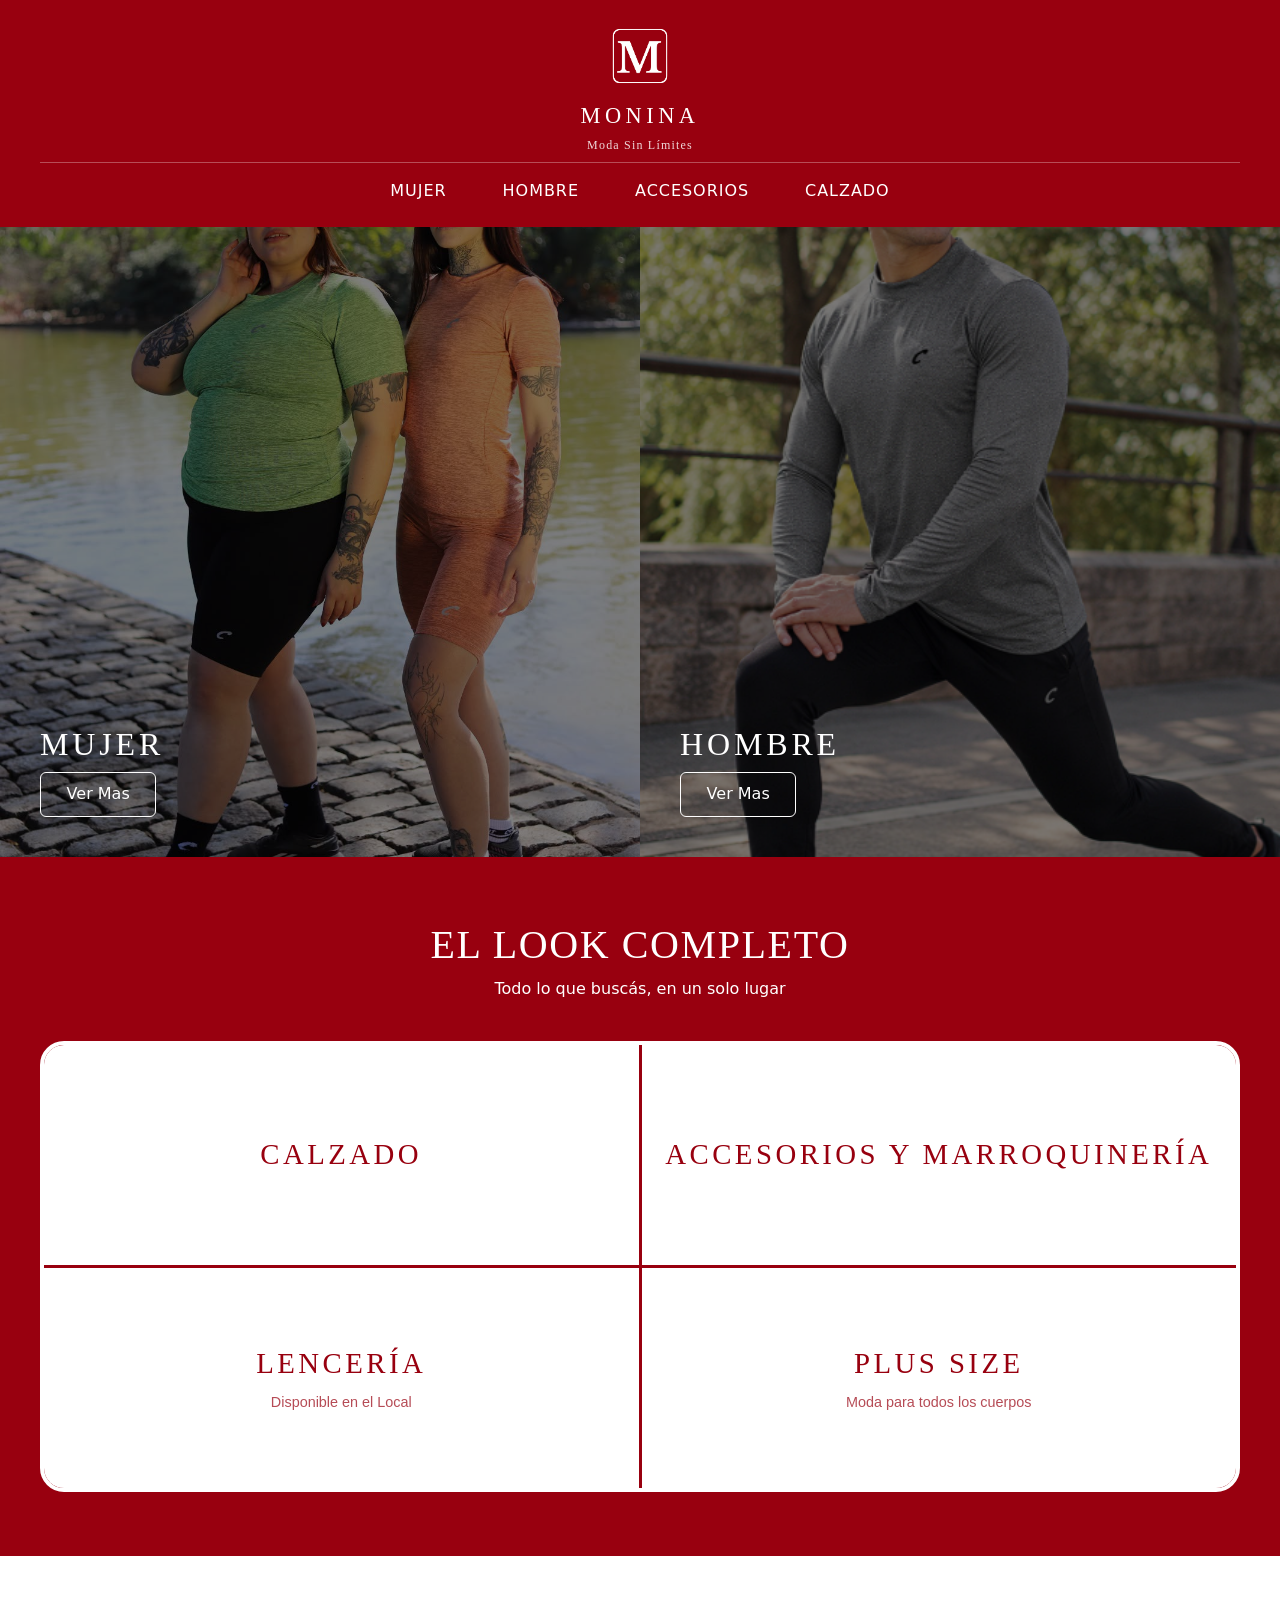
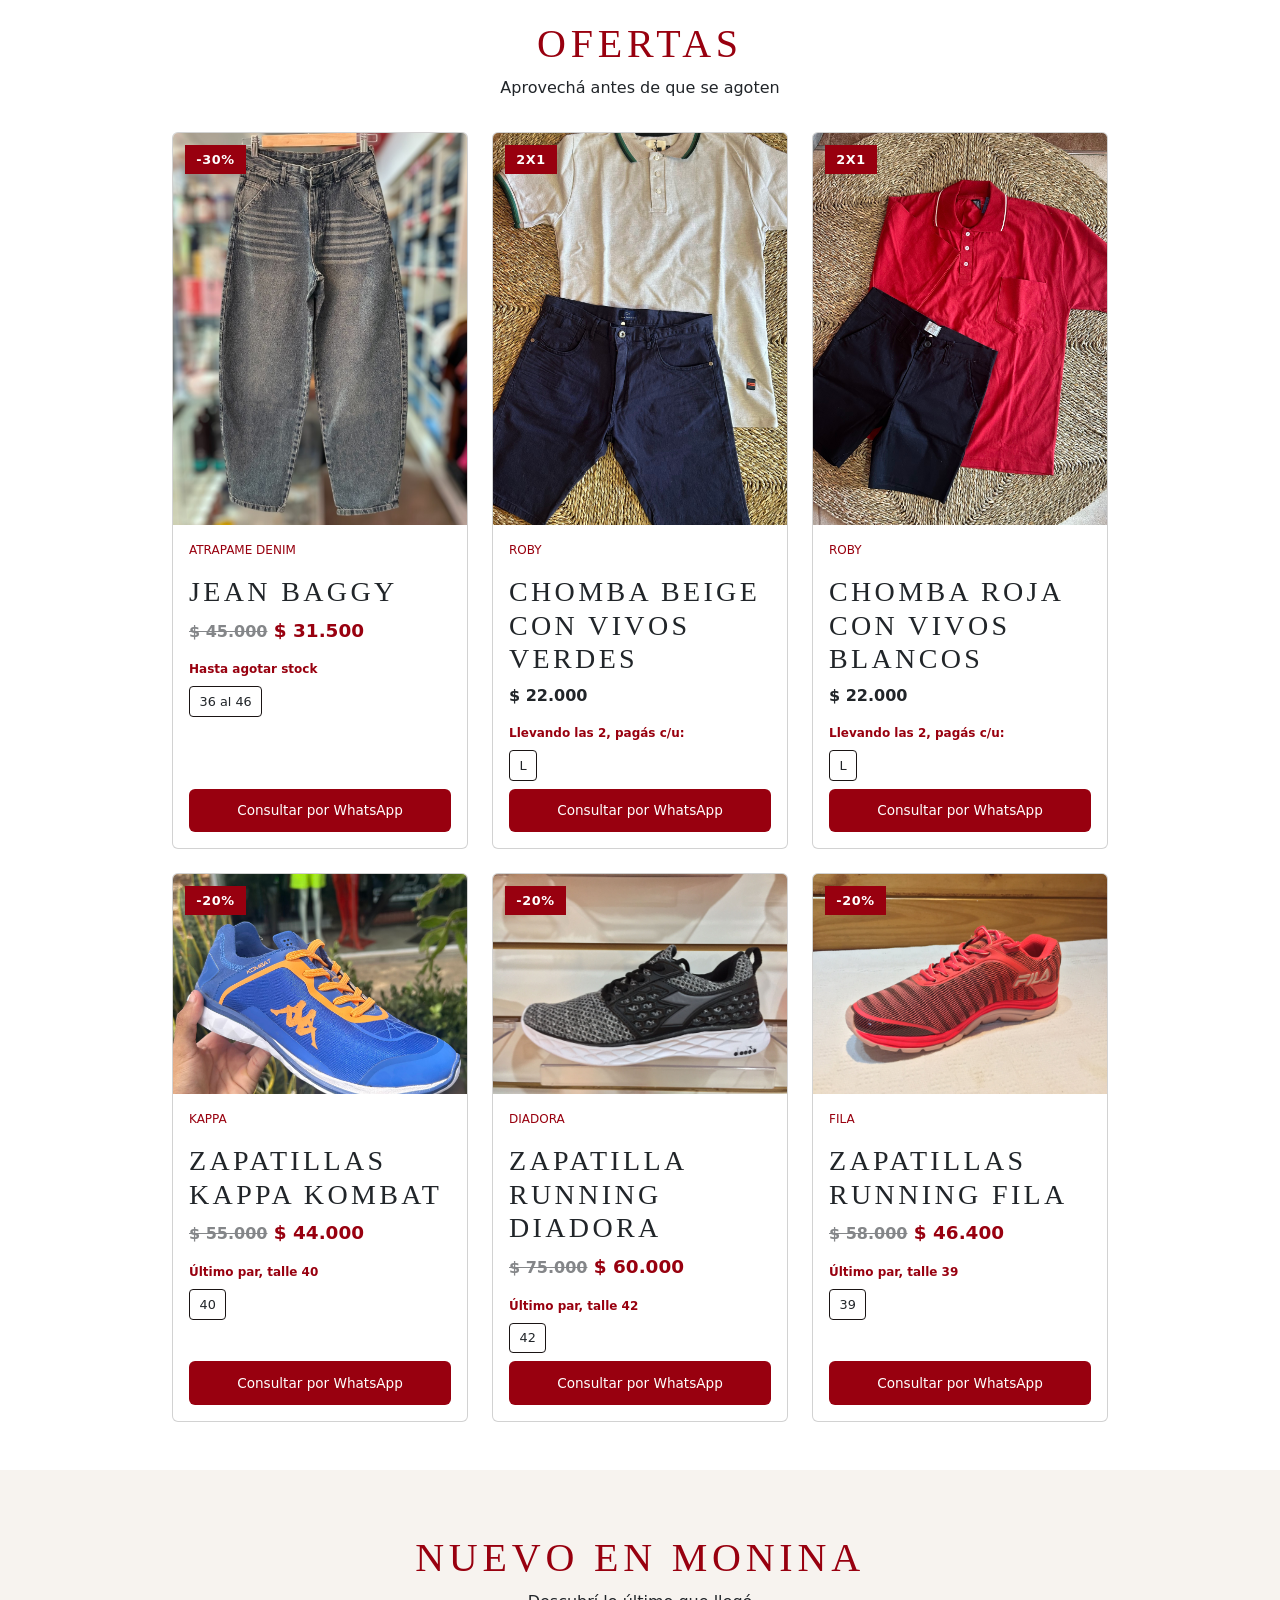
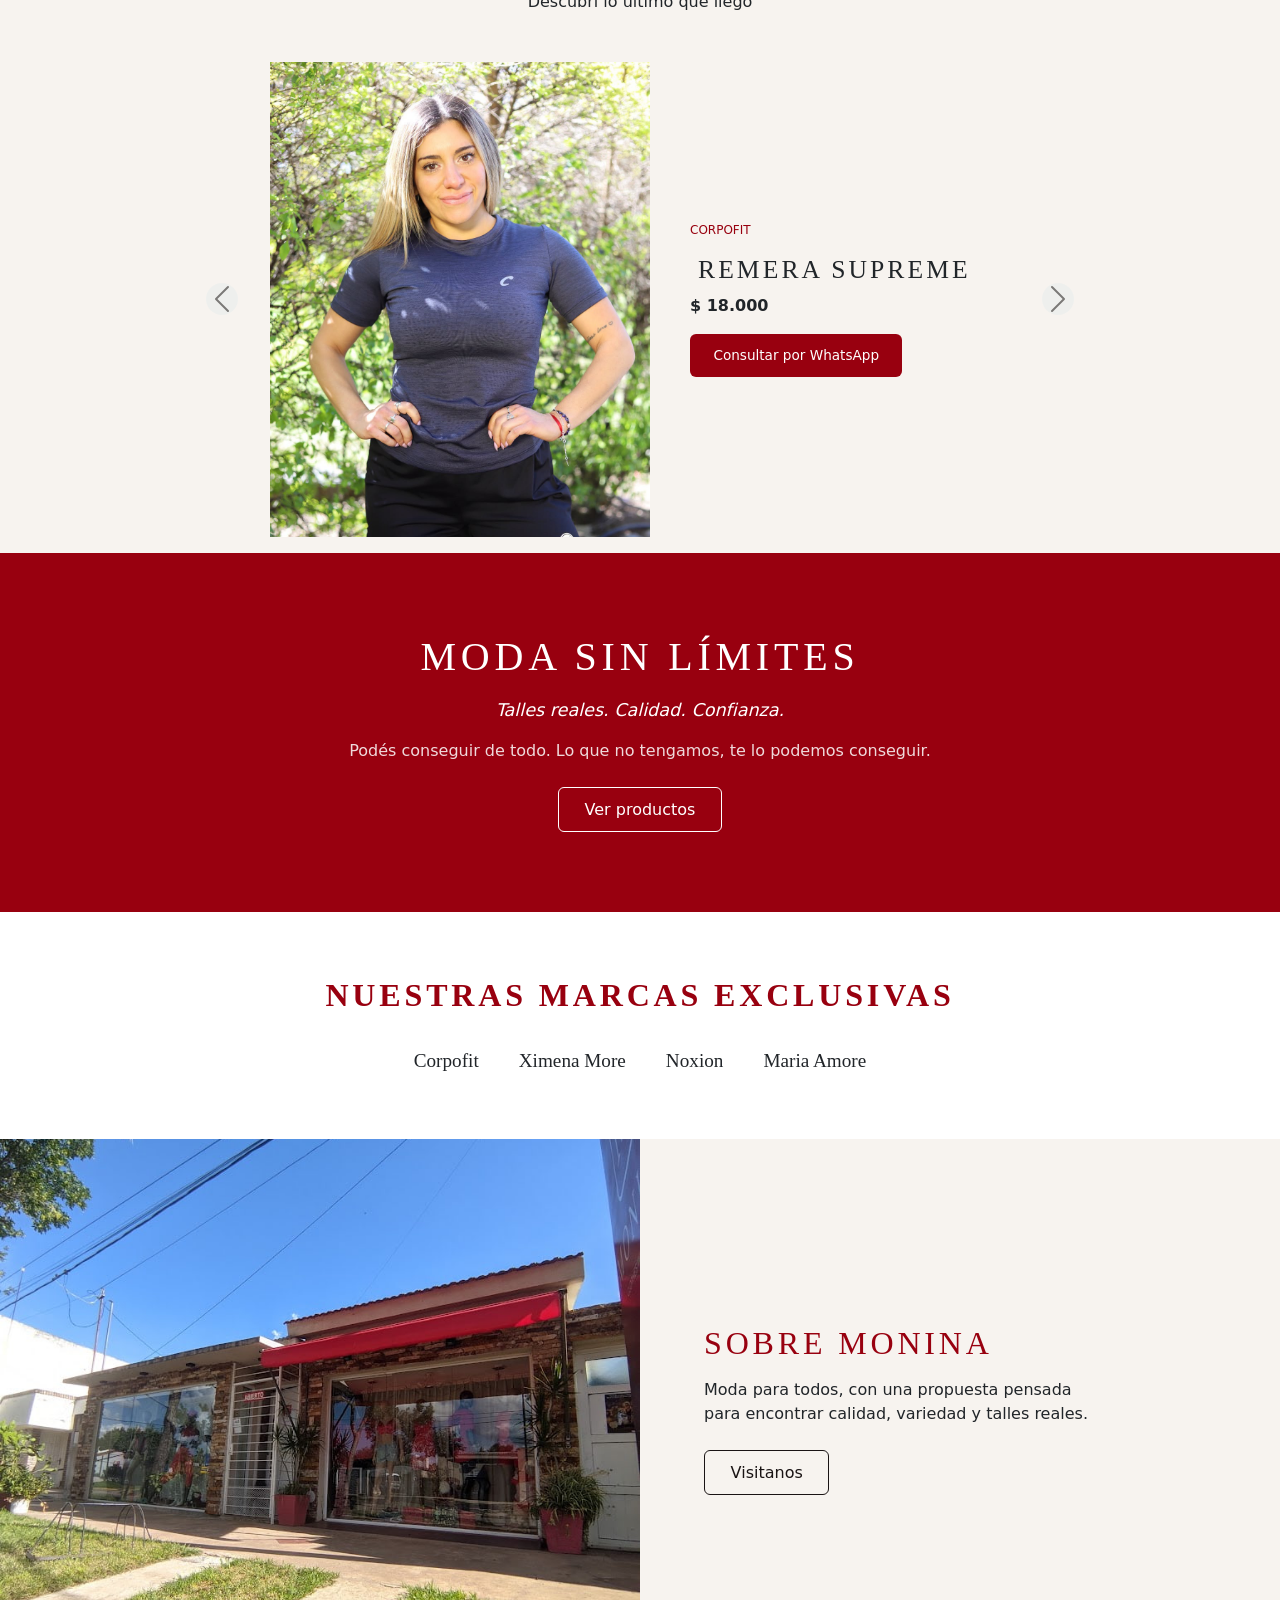
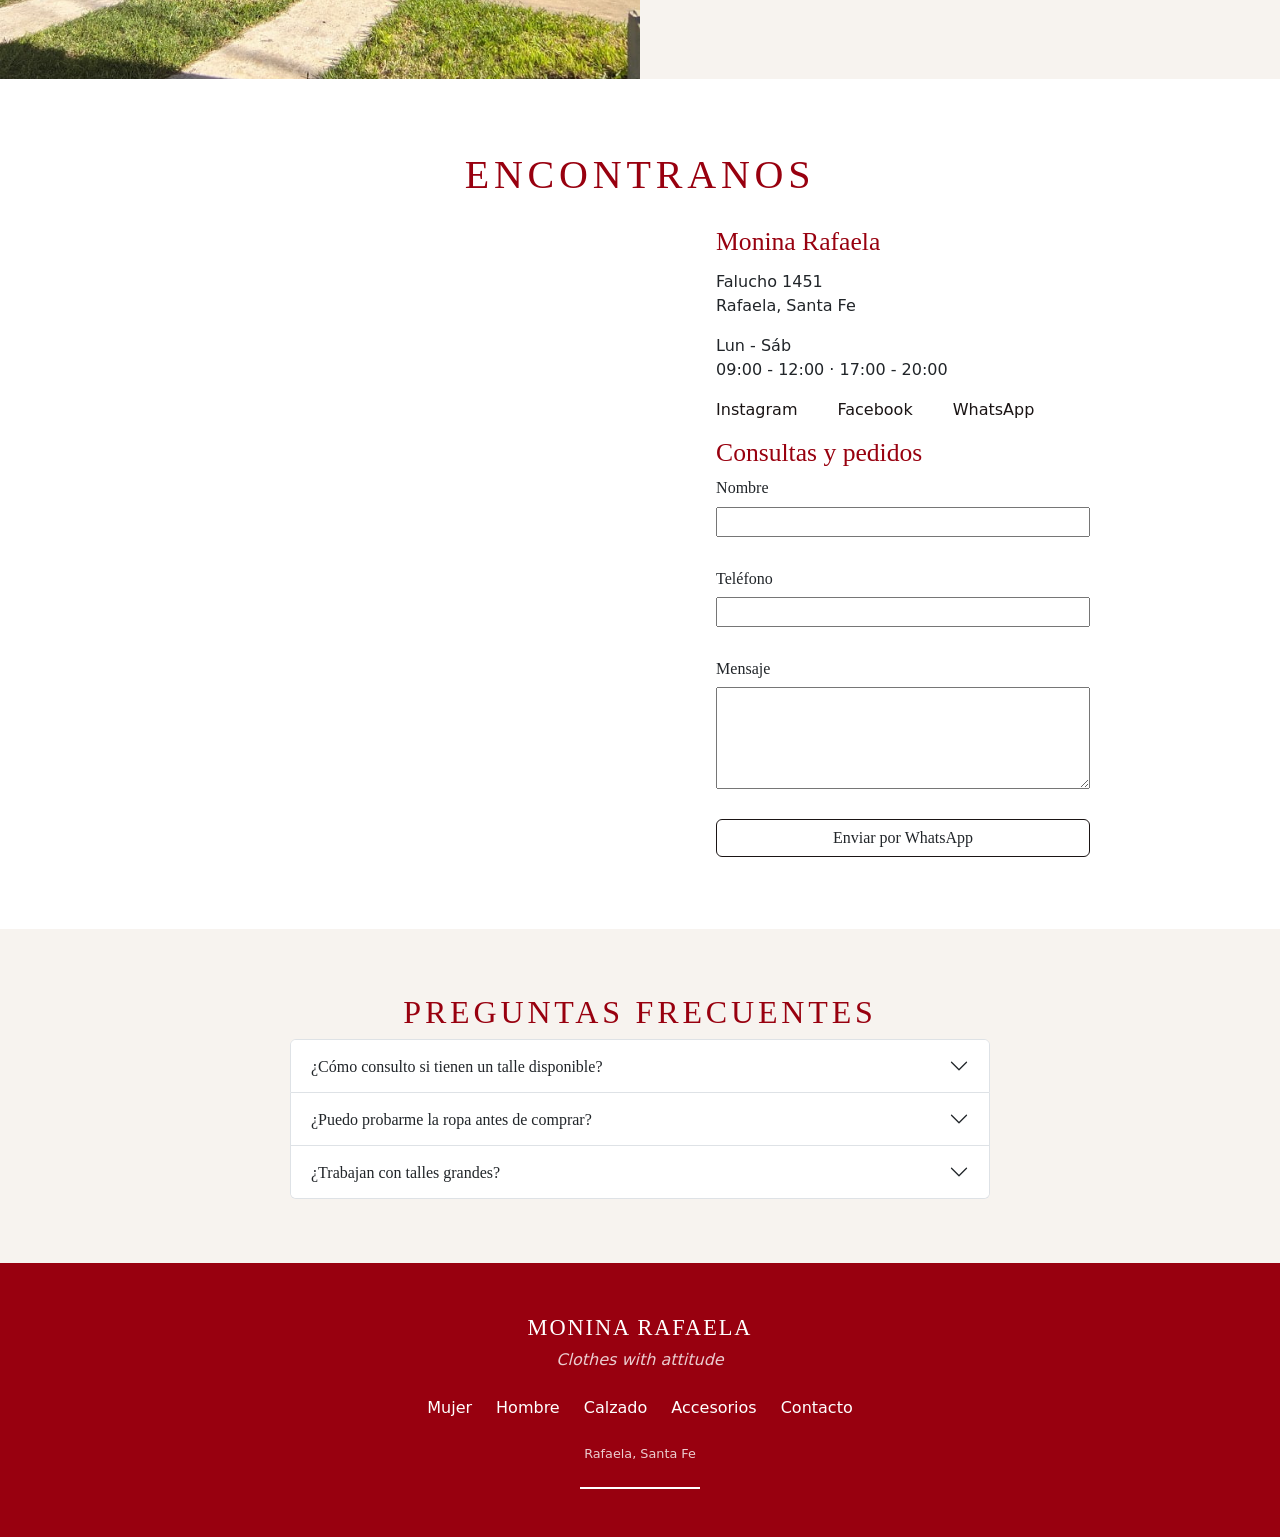
==== commit e74326b4: "Actualiza precios de productos en la sección de ofertas" ====
--- a/index.html
+++ b/index.html
@@ -99,7 +99,7 @@
                             <div class="producto-info">
                                 <p class="producto-marca">Corpofit</p>
                                 <h3>Remera Supreme</h3>
-                                <p class="producto-precio">$XX.XXX</p>
+                                <p class="producto-precio">$ 18.000</p>
                                 <a href="https://wa.me/5493492315341?text=Hola!%20Quiero%20consultar%20por%20la%20Remera%20Supreme"
                                     class="btn btn-consultar" target="_blank" rel="noopener">Consultar por WhatsApp</a>
                             </div>
@@ -114,7 +114,7 @@
                             <div class="producto-info">
                                 <p class="producto-marca">Corpofit</p>
                                 <h3>Remera Impulse</h3>
-                                <p class="producto-precio">$XX.XXX</p>
+                                <p class="producto-precio">$ 18.000</p>
                                 <a href="https://wa.me/5493492315341?text=Hola!%20Quiero%20consultar%20por%20la%20Remera%20Impulse"
                                     class="btn btn-consultar" target="_blank" rel="noopener">Consultar por WhatsApp</a>
                             </div>
@@ -129,7 +129,10 @@
                             <div class="producto-info">
                                 <p class="producto-marca">Atrapame Denim</p>
                                 <h3>Jean Baggy</h3>
-                                <p class="producto-precio">$XX.XXX</p>
+                                <p class="producto-precio">
+                                    <del><span class="visually-hidden">Precio anterior:</span> $ 45.000</del>
+                                    <ins>$ 31.500</ins>
+                                </p>
                                 <a href="https://wa.me/5493492315341?text=Hola!%20Quiero%20consultar%20por%20el%20Jean%20Baggy"
                                     class="btn btn-consultar" target="_blank" rel="noopener">Consultar por WhatsApp</a>
                             </div>
@@ -202,7 +205,7 @@
                                 aria-label="Facebook de Monina">Facebook</a>
                         </li>
                         <li>
-                            <a href="https://wa.me/5493492641904" target="_blank" rel="noopener"
+                            <a href="https://wa.me/5493492315341" target="_blank" rel="noopener"
                                 aria-label="WhatsApp de Monina">WhatsApp</a>
                         </li>
                     </ul>
